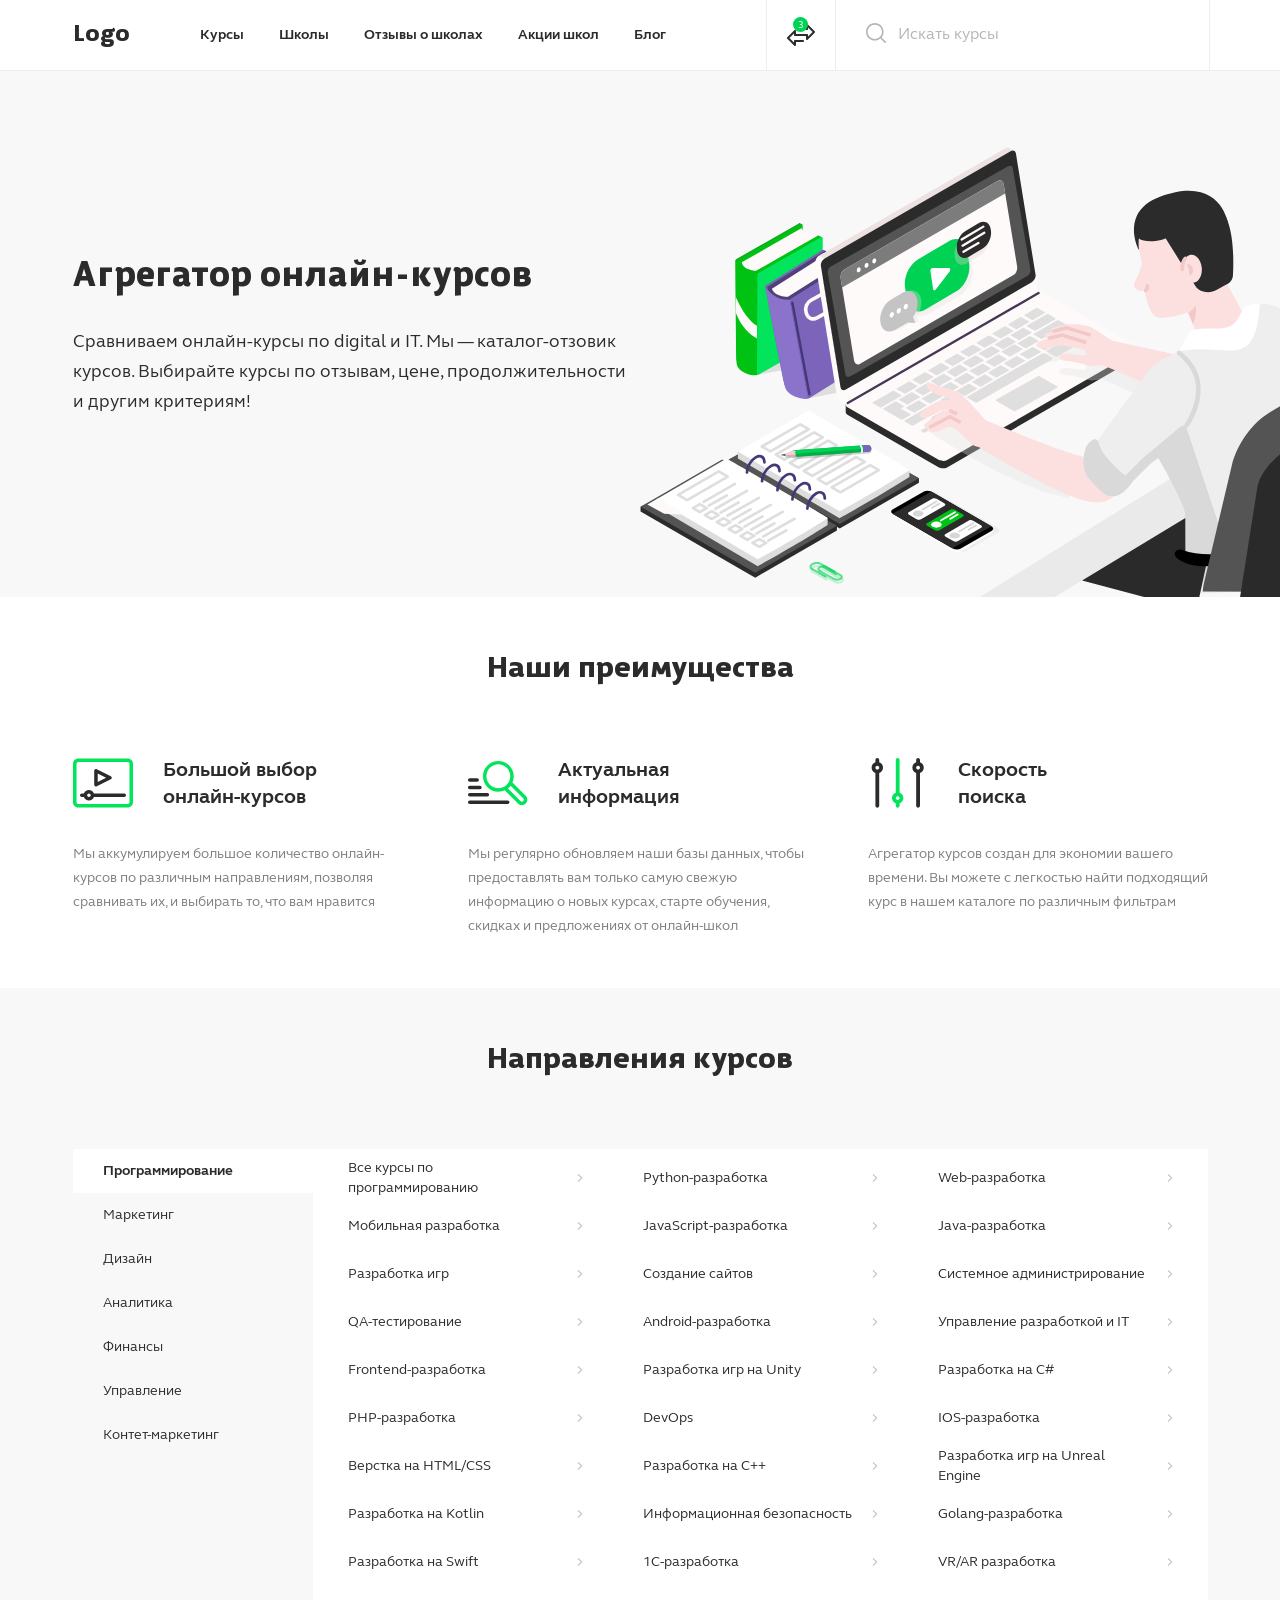
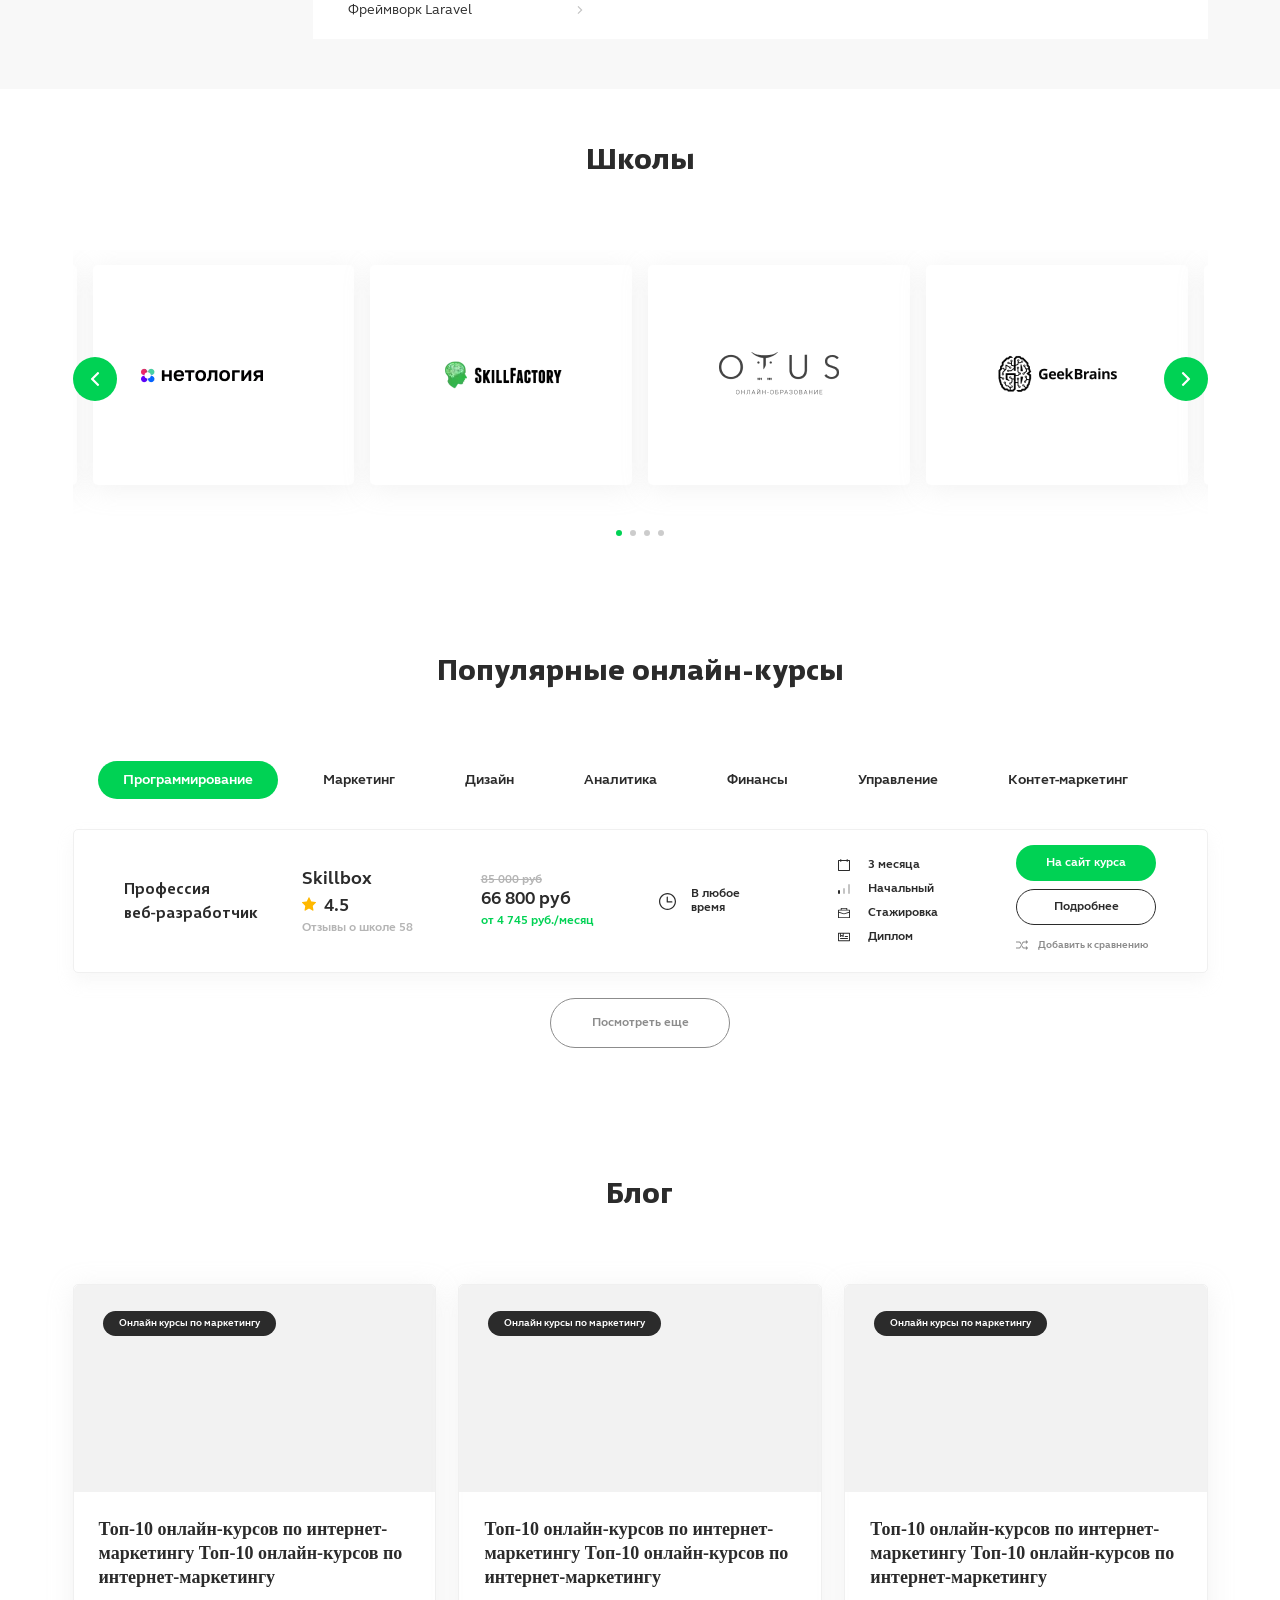
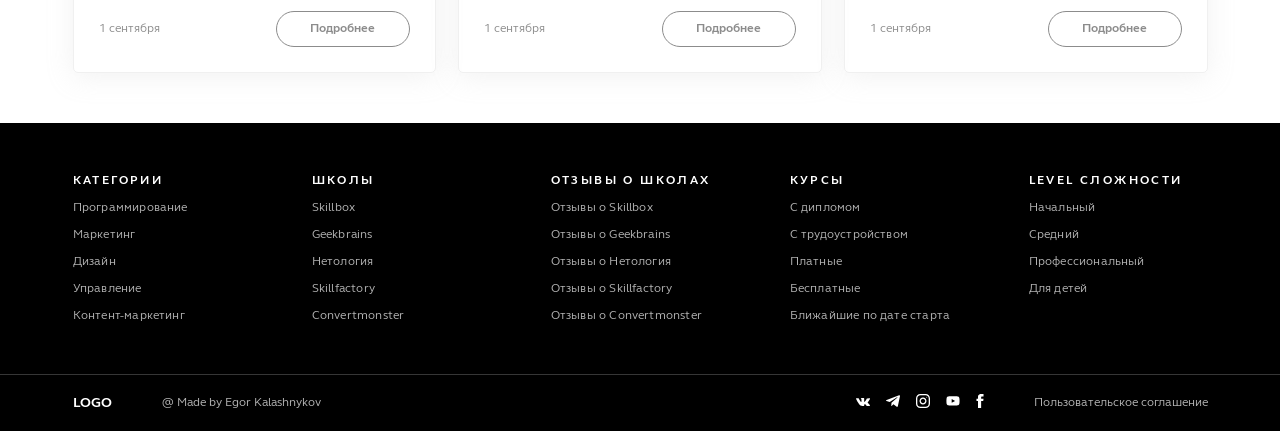
==== index.html @ 352379bd "publishing" ====
<!DOCTYPE html>
<html lang="en">
<head>
    <meta charset="UTF-8">
    <meta http-equiv="X-UA-Compatible" content="IE=edge">
    <meta name="viewport" content="width=device-width, initial-scale=1.0">
    <link rel="stylesheet" href="https://unpkg.com/swiper@8/swiper-bundle.min.css?_v=20220314180345"/>
    <link rel="stylesheet" href="css/style.min.css?_v=20220314180345">
    <title>Home</title>
</head>

<body>
    <div class="header">
    <header class="header__container">
        <a href="#" class="header__logo">
            Logo
        </a>
        <nav class="header__menu menu">
            <ul menu-list class="menu__list">
                <li class="menu__item"><a href="#" class="menu__link">Курсы</a></li>
                <li class="menu__item"><a href="#" class="menu__link">Школы</a></li>
                <li class="menu__item"><a href="#" class="menu__link">Отзывы о школах</a></li>
                <li class="menu__item"><a href="#" class="menu__link">Акции школ</a></li>
                <li class="menu__item"><a href="#" class="menu__link">Блог</a></li>
            </ul>
            <ul class="menu__navigation">
                <li class="menu__item">
                    <a href="" class="menu__transfer">
                        <svg width="28" height="22" viewBox="0 0 28 22" fill="none" xmlns="http://www.w3.org/2000/svg">
                            <path
                                d="M27.7073 7.29291L20.7072 0.292783C20.3166 -0.097692 19.6834 -0.0975747 19.2929 0.293017C19.1055 0.48052 19.0002 0.734704 19.0001 0.999845V3.99989H12C11.4477 3.99989 10.9999 4.44762 10.9999 4.99993C10.9999 5.55224 11.4477 5.99996 12 5.99996H20.0002C20.5525 5.99996 21.0002 5.55224 21.0002 4.99993V3.41383L25.5863 7.99992L21.0002 12.586V11C21.0002 10.4477 20.5525 9.99993 20.0002 9.99993H8.99993V6.99988C8.99981 6.44757 8.55198 5.99996 7.99972 6.00008C7.73464 6.00014 7.4804 6.10543 7.29289 6.29288L0.292813 13.293C-0.0976042 13.6835 -0.0976042 14.3165 0.292813 14.707L7.29295 21.7072C7.48045 21.8947 7.73476 22.0001 7.99995 22.0002C8.13138 22.0006 8.26164 21.9748 8.38293 21.9242C8.75653 21.7693 9.00005 21.4046 8.99993 21.0001V18.0001H16.0001C16.5524 18.0001 17.0001 17.5524 17.0001 17.0001C17.0001 16.4478 16.5524 16 16.0001 16H7.99995C7.44764 16 6.99992 16.4478 6.99992 17.0001V18.5861L2.41383 14L6.99992 9.41393V11C6.99992 11.5523 7.44764 12 7.99995 12H19.0001V15C19.0002 15.5524 19.4481 16 20.0003 15.9999C20.2654 15.9998 20.5197 15.8945 20.7072 15.7071L27.7073 8.70692C28.0977 8.31639 28.0977 7.68339 27.7073 7.29291Z"
                                fill="#2B2B2B" />
                        </svg>
                        <span class="menu__count">3</span>
                    </a>
                </li>
                <li class="menu__item">
                    <button search-btn class="menu__btn-search">
                        <svg width="20" height="20" viewBox="0 0 20 20" fill="none" xmlns="http://www.w3.org/2000/svg">
                            <g clip-path="url(#clip0_104_20)">
                                <path
                                    d="M8.80758 0C3.95121 0 0 3.95121 0 8.80758C0 13.6642 3.95121 17.6152 8.80758 17.6152C13.6642 17.6152 17.6152 13.6642 17.6152 8.80758C17.6152 3.95121 13.6642 0 8.80758 0ZM8.80758 15.9892C4.8477 15.9892 1.62602 12.7675 1.62602 8.80762C1.62602 4.84773 4.8477 1.62602 8.80758 1.62602C12.7675 1.62602 15.9891 4.8477 15.9891 8.80758C15.9891 12.7675 12.7675 15.9892 8.80758 15.9892Z"
                                    fill="#B5B5B5" />
                                <path
                                    d="M19.762 18.6121L15.1007 13.9509C14.7831 13.6332 14.2687 13.6332 13.9511 13.9509C13.6335 14.2682 13.6335 14.7831 13.9511 15.1005L18.6124 19.7617C18.7712 19.9205 18.9791 19.9999 19.1872 19.9999C19.395 19.9999 19.6032 19.9205 19.762 19.7617C20.0796 19.4444 20.0796 18.9295 19.762 18.6121Z"
                                    fill="#B5B5B5" />
                            </g>
                            <defs>
                                <clipPath id="clip0_104_20">
                                    <rect width="20" height="20" fill="white" />
                                </clipPath>
                            </defs>
                        </svg>
                    </button>
                    <form search class="menu__input" action="">
                        <button type="submit">
                            <svg width="20" height="20" viewBox="0 0 20 20" fill="none"
                                xmlns="http://www.w3.org/2000/svg">
                                <g clip-path="url(#clip0_104_20)">
                                    <path
                                        d="M8.80758 0C3.95121 0 0 3.95121 0 8.80758C0 13.6642 3.95121 17.6152 8.80758 17.6152C13.6642 17.6152 17.6152 13.6642 17.6152 8.80758C17.6152 3.95121 13.6642 0 8.80758 0ZM8.80758 15.9892C4.8477 15.9892 1.62602 12.7675 1.62602 8.80762C1.62602 4.84773 4.8477 1.62602 8.80758 1.62602C12.7675 1.62602 15.9891 4.8477 15.9891 8.80758C15.9891 12.7675 12.7675 15.9892 8.80758 15.9892Z"
                                        fill="#B5B5B5" />
                                    <path
                                        d="M19.762 18.6121L15.1007 13.9509C14.7831 13.6332 14.2687 13.6332 13.9511 13.9509C13.6335 14.2682 13.6335 14.7831 13.9511 15.1005L18.6124 19.7617C18.7712 19.9205 18.9791 19.9999 19.1872 19.9999C19.395 19.9999 19.6032 19.9205 19.762 19.7617C20.0796 19.4444 20.0796 18.9295 19.762 18.6121Z"
                                        fill="#B5B5B5" />
                                </g>
                                <defs>
                                    <clipPath id="clip0_104_20">
                                        <rect width="20" height="20" fill="white" />
                                    </clipPath>
                                </defs>
                            </svg>
                        </button>
                        <input type="text" placeholder="Искать курсы">
                        <svg class="menu__cross" search-btn width="14" height="14" viewBox="0 0 14 14" fill="none" xmlns="http://www.w3.org/2000/svg">
                            <path
                                d="M14 1.64973L12.3503 0L6.99998 5.35025L1.64973 0L0 1.64973L5.35025 6.99998L0 12.3503L1.64973 14L6.99998 8.64975L12.3502 14L14 12.3503L8.64975 6.99998L14 1.64973Z"
                                fill="#2B2B2B" />
                        </svg>
                    </form>
                </li>
                <li class="menu__item">
                    <div menu-btn class="menu__btn-burger">
                        <span></span>
                        <span></span>
                        <span></span>
                    </div>
                </li>
            </ul>
        </nav>
    </header>
</div>
    <main>
        <!-- MAIN SECTION -->
        <section class="main-section section-gray">
            <div class="main-section__content">
                <div class="main-section__container">
                    <div class="main-section__body">
                        <h1 class="main-section__title">Агрегатор онлайн-курсов</h1>
                        <div class="main-section__description">
                            Сравниваем онлайн-курсы по digital и IT. Мы — каталог-отзовик курсов. Выбирайте курсы по
                            отзывам, цене, продолжительности и другим критериям!
                        </div>
                    </div>
                </div>
            </div>
            <div class="main-section__img">
                <img src="img/cover.svg" alt="Cover">
            </div>
        </section>
        <!-- BENEFITS SECTION -->
        <section class="benefits-section section">
            <div class="benefits-section__container">
                <h2 class="section__title">Наши преимущества</h2>
                <div class="benefits-section__cards">
                    <div class="benefits-section_card card">
                        <div class="card__header">
                            <div class="card__icon">
                                <svg width="60" height="50" viewBox="0 0 60 50" fill="none"
                                    xmlns="http://www.w3.org/2000/svg">
                                    <path
                                        d="M5.27344 49.5094H54.7266C57.6343 49.5094 60 47.1533 60 44.2574V5.74272C60 2.84677 57.6343 0.490723 54.7266 0.490723H5.27344C2.36566 0.490723 0 2.84677 0 5.74272V44.2574C0 47.1533 2.36566 49.5094 5.27344 49.5094ZM3.51562 5.74272C3.51562 4.77741 4.30418 3.99206 5.27344 3.99206H54.7266C55.6958 3.99206 56.4844 4.77741 56.4844 5.74272V44.2574C56.4844 45.2227 55.6958 46.0081 54.7266 46.0081H5.27344C4.30418 46.0081 3.51562 45.2227 3.51562 44.2574V5.74272Z"
                                        fill="#01E45C" />
                                    <path
                                        d="M8.78906 39.0054H10.9664C11.692 41.0429 13.6459 42.5067 15.9375 42.5067C18.2291 42.5067 20.183 41.0429 20.9086 39.0054H51.2109C52.1817 39.0054 52.9688 38.2215 52.9688 37.2547C52.9688 36.2879 52.1817 35.504 51.2109 35.504H20.9086C20.183 33.4665 18.2291 32.0027 15.9375 32.0027C13.6459 32.0027 11.692 33.4665 10.9664 35.504H8.78906C7.81828 35.504 7.03125 36.2879 7.03125 37.2547C7.03125 38.2215 7.81828 39.0054 8.78906 39.0054ZM15.9375 35.504C16.9068 35.504 17.6953 36.2894 17.6953 37.2547C17.6953 38.22 16.9068 39.0054 15.9375 39.0054C14.9682 39.0054 14.1797 38.22 14.1797 37.2547C14.1797 36.2894 14.9682 35.504 15.9375 35.504Z"
                                        fill="#2B2B2B" />
                                    <path
                                        d="M22.0446 28.24C22.5637 28.5595 23.2111 28.5874 23.7548 28.3166L37.8173 21.314C38.4129 21.0173 38.7891 20.4112 38.7891 19.7481C38.7891 19.0849 38.4129 18.4788 37.8173 18.1821L23.7548 11.1795C23.21 10.9081 22.5628 10.9371 22.0446 11.2562C21.5264 11.5751 21.2109 12.1386 21.2109 12.7454V26.7507C21.2109 27.3575 21.5264 27.921 22.0446 28.24ZM24.7266 15.5781L33.1007 19.7481L24.7266 23.918V15.5781Z"
                                        fill="#2B2B2B" />
                                </svg>
                            </div>
                            <div class="card__title">Большой выбор <br> онлайн-курсов</div>
                        </div>
                        <div class="card__description">
                            Мы аккумулируем большое количество
                            онлайн-курсов по различным направлениям,
                            позволяя сравнивать их, и выбирать то,
                            что вам нравится
                        </div>
                    </div>
                    <div class="benefits-section_card card">
                        <div class="card__header">
                            <div class="card__icon">
                                <svg width="67" height="50" viewBox="0 0 67 50" fill="none"
                                    xmlns="http://www.w3.org/2000/svg">
                                    <path
                                        d="M64.4205 39.3101L49.6161 24.4837C52.3939 18.1696 51.2053 10.5136 46.0482 5.34891C39.3292 -1.38001 28.4533 -1.38092 21.7335 5.34891C15.0302 12.062 15.0302 22.9851 21.7335 29.6982C27.0603 35.0328 34.8667 36.0485 41.0987 33.1639L55.8275 47.9144C58.2022 50.2925 62.0463 50.2928 64.421 47.9139C66.7892 45.5417 66.7889 41.6821 64.4205 39.3101ZM24.4766 26.9523C19.2851 21.7533 19.2851 13.294 24.4766 8.09483C29.6795 2.88418 38.1012 2.88327 43.3051 8.09483C48.4965 13.294 48.4965 21.7533 43.3051 26.9523C38.102 32.1631 29.6802 32.1639 24.4766 26.9523ZM61.6775 45.1684C60.819 46.0284 59.4293 46.0287 58.5705 45.1685L44.4986 31.0758C45.6553 30.1642 46.6862 29.1174 47.5813 27.9391L61.6773 42.0558C62.5341 42.914 62.5343 44.3102 61.6775 45.1684Z"
                                        fill="#01E45C" />
                                    <path
                                        d="M1.93946 23.5707H10.2096C11.2807 23.5707 12.149 22.7013 12.149 21.6289C12.149 20.5564 11.2807 19.687 10.2096 19.687H1.93946C0.86836 19.687 0 20.5564 0 21.6289C0 22.7013 0.86836 23.5707 1.93946 23.5707Z"
                                        fill="#2B2B2B" />
                                    <path
                                        d="M1.93946 31.8559H13.3109C14.382 31.8559 15.2503 30.9864 15.2503 29.914C15.2503 28.8416 14.382 27.9722 13.3109 27.9722H1.93946C0.86836 27.9722 0 28.8416 0 29.914C0 30.9864 0.86836 31.8559 1.93946 31.8559Z"
                                        fill="#2B2B2B" />
                                    <path
                                        d="M1.93946 40.1412H21.5811C22.6522 40.1412 23.5206 39.2717 23.5206 38.1993C23.5206 37.1269 22.6522 36.2574 21.5811 36.2574H1.93946C0.86836 36.2574 0 37.1269 0 38.1993C0 39.2717 0.86836 40.1412 1.93946 40.1412Z"
                                        fill="#2B2B2B" />
                                    <path
                                        d="M44.3242 44.5427H1.93946C0.86836 44.5427 0 45.4122 0 46.4846C0 47.557 0.86836 48.4264 1.93946 48.4264H44.3242C45.3953 48.4264 46.2637 47.557 46.2637 46.4846C46.2637 45.4122 45.3953 44.5427 44.3242 44.5427Z"
                                        fill="#2B2B2B" />
                                </svg>
                            </div>
                            <div class="card__title">Актуальная <br> информация</div>
                        </div>
                        <div class="card__description">
                            Мы регулярно обновляем наши базы данных,
                            чтобы предоставлять вам только самую свежую информацию
                            о новых курсах, старте обучения, скидках и предложениях от онлайн-школ
                        </div>
                    </div>
                    <div class="benefits-section_card card">
                        <div class="card__header">
                            <div class="card__icon">
                                <svg width="54" height="50" viewBox="0 0 54 50" fill="none"
                                    xmlns="http://www.w3.org/2000/svg">
                                    <g clip-path="url(#clip0_153_2931)">
                                        <path
                                            d="M4.40989 1.9029L4.40989 4.25996C2.19517 5.04547 0.60409 7.16061 0.60409 9.64135C0.60409 12.1221 2.19517 14.2372 4.40989 15.0228L4.40989 47.8262C4.40989 48.8771 5.26188 49.7291 6.31279 49.7291C7.36369 49.7291 8.21568 48.8771 8.21568 47.8262L8.21569 15.0228C10.4304 14.2372 12.0215 12.1221 12.0215 9.64135C12.0215 7.16061 10.4304 5.04547 8.21569 4.25996L8.21569 1.9029C8.21569 0.851991 7.3637 -2.03598e-07 6.31279 -2.49535e-07C5.26188 -2.95472e-07 4.40989 0.851991 4.40989 1.9029ZM8.21569 9.64135C8.21569 10.6906 7.36205 11.5443 6.31279 11.5443C5.26353 11.5443 4.40989 10.6906 4.40989 9.64135C4.40989 8.5921 5.26353 7.73846 6.31279 7.73846C7.36205 7.73846 8.21569 8.5921 8.21569 9.64135Z"
                                            fill="#2B2B2B" />
                                        <path
                                            d="M24.7898 47.8262L24.7898 45.4692C22.5751 44.6837 20.984 42.5685 20.984 40.0878C20.984 37.607 22.5751 35.4919 24.7898 34.7064L24.7898 1.90293C24.7898 0.852024 25.6418 3.0813e-05 26.6927 3.07671e-05C27.7436 3.07212e-05 28.5956 0.852024 28.5956 1.90293L28.5956 34.7064C30.8103 35.4919 32.4014 37.607 32.4014 40.0878C32.4014 42.5685 30.8103 44.6837 28.5956 45.4692L28.5956 47.8262C28.5956 48.8771 27.7436 49.7291 26.6927 49.7291C25.6418 49.7291 24.7898 48.8771 24.7898 47.8262ZM28.5956 40.0878C28.5956 39.0385 27.7419 38.1849 26.6927 38.1849C25.6434 38.1849 24.7898 39.0385 24.7898 40.0878C24.7898 41.137 25.6434 41.9907 26.6927 41.9907C27.7419 41.9907 28.5956 41.137 28.5956 40.0878Z"
                                            fill="#01E45C" />
                                        <path
                                            d="M45.1706 1.9029L45.1706 4.25996C42.9559 5.04547 41.3648 7.16061 41.3648 9.64135C41.3648 12.1221 42.9559 14.2372 45.1706 15.0228L45.1706 47.8262C45.1706 48.8771 46.0226 49.7291 47.0735 49.7291C48.1244 49.7291 48.9764 48.8771 48.9764 47.8262L48.9764 15.0228C51.1911 14.2372 52.7822 12.1221 52.7822 9.64135C52.7822 7.16061 51.1911 5.04547 48.9764 4.25996L48.9764 1.9029C48.9764 0.851991 48.1244 -2.03598e-07 47.0735 -2.49535e-07C46.0226 -2.95472e-07 45.1706 0.851991 45.1706 1.9029ZM48.9764 9.64135C48.9764 10.6906 48.1228 11.5443 47.0735 11.5443C46.0243 11.5443 45.1706 10.6906 45.1706 9.64135C45.1706 8.5921 46.0243 7.73846 47.0735 7.73846C48.1228 7.73846 48.9764 8.5921 48.9764 9.64135Z"
                                            fill="#2B2B2B" />
                                    </g>
                                    <defs>
                                        <clipPath id="clip0_153_2931">
                                            <rect width="53.2609" height="50" fill="white" />
                                        </clipPath>
                                    </defs>
                                </svg>
                            </div>
                            <div class="card__title">Скорость <br> поиска</div>
                        </div>
                        <div class="card__description">
                            Агрегатор курсов создан для экономии вашего времени.
                            Вы можете с легкостью найти подходящий курс в нашем каталоге
                            по различным фильтрам
                        </div>
                    </div>
                </div>
            </div>
        </section>
        <!-- COURSES SECTION -->
        <section class="courses-section section section-gray">
            <div class="courses-section__container">
                <h2 class="section__title">Направления курсов</h2>
                <div tabs class="courses-section__tabs tabs">
                    <nav class="tabs__menu menu">
                        <ul class="menu__list">
                            <li data-for="tab-courses-1" class="menu__item active">Программирование</li>
                            <li data-for="tab-courses-2" class="menu__item">Маркетинг</li>
                            <li data-for="tab-courses-3" class="menu__item">Дизайн</li>
                            <li data-for="tab-courses-4" class="menu__item">Аналитика</li>
                            <li data-for="tab-courses-5" class="menu__item">Финансы</li>
                            <li data-for="tab-courses-6" class="menu__item">Управление</li>
                            <li data-for="tab-courses-6" class="menu__item">Контет-маркетинг</li>
                        </ul>
                    </nav>
                    <section class="tabs__content">
                        <ul>
                            <li data-tab="tab-courses-1" class="tabs__item item">
                                <ul class="item__list">
                                    <li class="item__item"><a href="" class="item__link">Все курсы по
                                            программированию</a></li>
                                    <li class="item__item"><a href="" class="item__link">Python-разработка</a></li>
                                    <li class="item__item"><a href="" class="item__link">Web-разработка</a></li>
                                    <li class="item__item"><a href="" class="item__link">Мобильная разработка</a></li>
                                    <li class="item__item"><a href="" class="item__link">JavaScript-разработка</a></li>
                                    <li class="item__item"><a href="" class="item__link">Java-разработка</a></li>
                                    <li class="item__item"><a href="" class="item__link">Разработка игр</a></li>
                                    <li class="item__item"><a href="" class="item__link">Создание сайтов</a></li>
                                    <li class="item__item"><a href="" class="item__link">Системное администрирование</a>
                                    </li>
                                    <li class="item__item"><a href="" class="item__link">QA-тестирование</a></li>
                                    <li class="item__item"><a href="" class="item__link">Android-разработка</a></li>
                                    <li class="item__item"><a href="" class="item__link">Управление разработкой и IT</a>
                                    </li>
                                    <li class="item__item"><a href="" class="item__link">Frontend-разработка</a></li>
                                    <li class="item__item"><a href="" class="item__link">Разработка игр на Unity</a>
                                    </li>
                                    <li class="item__item"><a href="" class="item__link">Разработка на C#</a></li>
                                    <li class="item__item"><a href="" class="item__link">PHP-разработка</a></li>
                                    <li class="item__item"><a href="" class="item__link">DevOps</a></li>
                                    <li class="item__item"><a href="" class="item__link">IOS-разработка</a></li>
                                    <li class="item__item"><a href="" class="item__link">Верстка на HTML/CSS</a></li>
                                    <li class="item__item"><a href="" class="item__link">Разработка на C++</a></li>
                                    <li class="item__item"><a href="" class="item__link">Разработка игр на Unreal
                                            Engine</a></li>
                                    <li class="item__item"><a href="" class="item__link">Разработка на Kotlin</a></li>
                                    <li class="item__item"><a href="" class="item__link">Информационная безопасность</a>
                                    </li>
                                    <li class="item__item"><a href="" class="item__link">Golang-разработка</a></li>
                                    <li class="item__item"><a href="" class="item__link">Разработка на Swift</a></li>
                                    <li class="item__item"><a href="" class="item__link">1C-разработка</a></li>
                                    <li class="item__item"><a href="" class="item__link">VR/AR разработка</a></li>
                                    <li class="item__item"><a href="" class="item__link">Фреймворк Laravel</a></li>
                                </ul>
                            </li>
                            <li data-tab="tab-courses-2" class="tabs__item item">
                                <ul class="item__list">
                                    <li class="item__item"><a href="" class="item__link">Web-разработка</a></li>
                                    <li class="item__item"><a href="" class="item__link">Мобильная разработка</a></li>
                                    <li class="item__item"><a href="" class="item__link">JavaScript-разработка</a></li>
                                    <li class="item__item"><a href="" class="item__link">Java-разработка</a></li>
                                    <li class="item__item"><a href="" class="item__link">Разработка игр</a></li>
                                    <li class="item__item"><a href="" class="item__link">Создание сайтов</a></li>
                                    <li class="item__item"><a href="" class="item__link">Системное администрирование</a>
                                    </li>
                                    <li class="item__item"><a href="" class="item__link">Разработка игр на Unity</a>
                                    </li>
                                    <li class="item__item"><a href="" class="item__link">Разработка на C#</a></li>
                                    <li class="item__item"><a href="" class="item__link">PHP-разработка</a></li>
                                    <li class="item__item"><a href="" class="item__link">DevOps</a></li>
                                    <li class="item__item"><a href="" class="item__link">IOS-разработка</a></li>
                                    <li class="item__item"><a href="" class="item__link">Верстка на HTML/CSS</a></li>
                                    <li class="item__item"><a href="" class="item__link">Разработка на C++</a></li>
                                    <li class="item__item"><a href="" class="item__link">Разработка игр на Unreal
                                            Engine</a></li>
                                    <li class="item__item"><a href="" class="item__link">Разработка на Kotlin</a></li>
                                    <li class="item__item"><a href="" class="item__link">Информационная безопасность</a>
                                    </li>
                                    <li class="item__item"><a href="" class="item__link">Golang-разработка</a></li>
                                    <li class="item__item"><a href="" class="item__link">Разработка на Swift</a></li>
                                    <li class="item__item"><a href="" class="item__link">1C-разработка</a></li>
                                    <li class="item__item"><a href="" class="item__link">VR/AR разработка</a></li>
                                    <li class="item__item"><a href="" class="item__link">Фреймворк Laravel</a></li>
                                </ul>
                            </li>
                        </ul>
                    </section>
                </div>
            </div>
        </section>
        <!-- SCHOOLS SECTION -->
        <section class="schools-section section">
            <div class="schools-section__container">
                <h2 class="section__title">Школы</h2>
                <div id="slider" class="swiper slider">
                    <div class="swiper-wrapper">
                        <div class="swiper-slide">
                            <div class="slider__img">
                                <picture><source srcset="img/sponsor_1.webp" type="image/webp"><img src="img/sponsor_1.png" alt="sponsor_1"></picture>
                            </div>
                        </div>
                        <div class="swiper-slide">
                            <div class="slider__img">
                                <picture><source srcset="img/sponsor_2.webp" type="image/webp"><img src="img/sponsor_2.png" alt="sponsor_2"></picture>
                            </div>
                        </div>
                        <div class="swiper-slide">
                            <div class="slider__img">
                                <picture><source srcset="img/sponsor_3.webp" type="image/webp"><img src="img/sponsor_3.png" alt="sponsor_3"></picture>
                            </div>
                        </div>
                        <div class="swiper-slide">
                            <div class="slider__img">
                                <picture><source srcset="img/sponsor_4.webp" type="image/webp"><img src="img/sponsor_4.png" alt="sponsor_4"></picture>
                            </div>
                        </div>
                    </div>
                    <div class="swiper-pagination"></div>
                    <div class="swiper-button-prev"></div>
                    <div class="swiper-button-next"></div>
                </div>
            </div>
        </section>
        <!-- POPULAR COURSES -->
        <section class="popular-sourses-section section">
            <div class="popular-sourses-section__container">
                <h2 class="section__title">Популярные онлайн-курсы</h2>
                <div tabs class="popular-sourses-section__tabs tabs">
                    <nav class="tabs__menu menu">
                        <ul class="menu__list">
                            <li data-for="tab-popular-1" class="menu__item active">Программирование</li>
                            <li data-for="tab-popular-2" class="menu__item">Маркетинг</li>
                            <li data-for="tab-popular-3" class="menu__item">Дизайн</li>
                            <li data-for="tab-popular-4" class="menu__item">Аналитика</li>
                            <li data-for="tab-popular-5" class="menu__item">Финансы</li>
                            <li data-for="tab-popular-6" class="menu__item">Управление</li>
                            <li data-for="tab-popular-6" class="menu__item">Контет-маркетинг</li>
                        </ul>
                    </nav>
                    <section class="tabs__content">
                        <ul>
                            <li data-tab="tab-popular-1" class="tabs__item item">
                                <ul class="item__list">
                                    <li class="item__item">
                                        <div class="item__card card">
                                            <div class="card__item card__job">Профессия веб&#8209;разработчик</div>
                                            <div class="card__item card__school school">
                                                <div class="school__name">Skillbox</div>
                                                <div class="school__mark">
                                                    <svg class="school__icon" width="14" height="14" viewBox="0 0 14 14"
                                                        fill="none" xmlns="http://www.w3.org/2000/svg">
                                                        <path
                                                            d="M6.61396 0.561629C6.68645 0.414781 6.83599 0.321815 6.99977 0.321815C7.16354 0.321787 7.31312 0.414753 7.3856 0.5616L9.06379 3.96145C9.2216 4.28113 9.5266 4.50277 9.87943 4.55401L13.6316 5.09945C13.7936 5.12302 13.9283 5.23653 13.9789 5.39229C14.0295 5.54803 13.9873 5.71902 13.87 5.83335L11.1552 8.48004C10.8999 8.72894 10.7834 9.08748 10.8436 9.43884L11.4842 13.1753C11.5119 13.3367 11.4455 13.4998 11.313 13.596C11.1805 13.6923 11.0049 13.7049 10.86 13.6287L7.50388 11.8647C7.18831 11.6988 6.81131 11.6988 6.49569 11.8648L3.13992 13.6287C2.99495 13.7049 2.8193 13.6922 2.68682 13.5959C2.55432 13.4997 2.488 13.3365 2.51566 13.1752L3.15654 9.43901C3.21684 9.08754 3.10032 8.72894 2.84497 8.47998L0.129942 5.83337C0.0126907 5.71905 -0.0295457 5.54806 0.0210698 5.39232C0.0716854 5.23658 0.206319 5.12308 0.368391 5.09948L4.12042 4.55407C4.47325 4.50277 4.77828 4.28116 4.93609 3.96142L6.61396 0.561629Z"
                                                            fill="#FFB800" />
                                                    </svg>
                                                    4.5
                                                </div>
                                                <div class="school__reviews">Отзывы о школе 58</div>
                                            </div>
                                            <div class="card__item card__price price">
                                                <div class="price__discount">85 000 руб</div>
                                                <div class="price__price">66 800 руб</div>
                                                <div class="price__monthly">от 4 745 руб./месяц</div>
                                            </div>
                                            <div class="card__item card__time time">
                                                <svg class="time__icon" class="" width="17" height="17"
                                                    viewBox="0 0 17 17" fill="none" xmlns="http://www.w3.org/2000/svg">
                                                    <path
                                                        d="M8.5009 0C3.81404 0 0.000976562 3.81298 0.000976562 8.49976C0.000976562 13.1869 3.81404 17 8.5009 17C13.1877 17 17.0007 13.1868 17.0007 8.49976C17.0007 3.81298 13.1877 0 8.5009 0ZM8.5009 15.7815C4.4859 15.7815 1.21944 12.5149 1.21944 8.49976C1.21944 4.48484 4.4859 1.21846 8.5009 1.21846C12.5158 1.21846 15.7822 4.48484 15.7822 8.49976C15.7822 12.5149 12.5158 15.7815 8.5009 15.7815Z"
                                                        fill="#2B2B2B" />
                                                    <path
                                                        d="M12.8711 8.35749H8.87666V3.99117C8.87666 3.65471 8.60397 3.38194 8.26743 3.38194C7.93098 3.38194 7.6582 3.65471 7.6582 3.99117V8.96672C7.6582 9.30318 7.93098 9.57595 8.26743 9.57595H12.8711C13.2076 9.57595 13.4803 9.30318 13.4803 8.96672C13.4803 8.63026 13.2076 8.35749 12.8711 8.35749Z"
                                                        fill="#2B2B2B" />
                                                </svg>
                                                В любое <br> время
                                            </div>
                                            <div class="card__item card__extra extra">
                                                <div class="extra__item">
                                                    <svg width="12" height="12" viewBox="0 0 12 12" fill="none"
                                                        xmlns="http://www.w3.org/2000/svg">
                                                        <path
                                                            d="M11.4905 1.0828H9.68155V0.522303C9.68155 0.242056 9.45225 0.0127563 9.172 0.0127563C8.89175 0.0127563 8.66245 0.242056 8.66245 0.522303V1.08282H3.31213V0.522303C3.31213 0.242056 3.08283 0.0127563 2.80259 0.0127563C2.52234 0.0127563 2.29299 0.242032 2.29299 0.522303V1.08282H0.509546C0.229299 1.0828 0 1.3121 0 1.59237V11.4777C0 11.758 0.229299 11.9873 0.509546 11.9873H11.465C11.7452 11.9873 11.9745 11.758 12 11.4777V1.59237C12 1.3121 11.7707 1.0828 11.4905 1.0828ZM10.9809 10.9936H0.993631V2.10191H2.29299V2.48408C2.29299 2.76432 2.52229 2.99362 2.80254 2.99362C3.05732 2.99362 3.28662 2.78981 3.31209 2.50954V2.10191H8.6624V2.48408C8.6624 2.76432 8.8917 2.99362 9.17195 2.99362C9.4522 2.99362 9.6815 2.78981 9.6815 2.50954V2.10191H10.9809V10.9936H10.9809Z"
                                                            fill="#2B2B2B" />
                                                    </svg>
                                                    <div class="extra__label">3 месяца</div>
                                                </div>
                                                <div class="extra__item">
                                                    <svg width="12" height="10" viewBox="0 0 12 10" fill="none"
                                                        xmlns="http://www.w3.org/2000/svg">
                                                        <rect y="6" width="2" height="4" rx="1" fill="#2A2A2A" />
                                                        <rect x="5" y="4" width="2" height="6" rx="1" fill="#C4C4C4" />
                                                        <rect x="10" width="2" height="10" rx="1" fill="#C4C4C4" />
                                                    </svg>
                                                    <div class="extra__label">Начальный</div>
                                                </div>
                                                <div class="extra__item">
                                                    <svg width="12" height="12" viewBox="0 0 12 12" fill="none"
                                                        xmlns="http://www.w3.org/2000/svg">
                                                        <path
                                                            d="M11.5305 2.66654H9.2865V1.35195C9.2865 1.09264 9.07631 0.882446 8.817 0.882446H3.183C2.9237 0.882446 2.7135 1.09264 2.7135 1.35195V2.66654H0.4695C0.210195 2.66654 0 2.87674 0 3.13604V10.648C0 10.9073 0.210195 11.1175 0.4695 11.1175H11.5305C11.7898 11.1175 12 10.9073 12 10.648C12 6.49761 12 3.34727 12 3.13604C12 2.87674 11.7898 2.66654 11.5305 2.66654ZM3.6525 1.82145H8.3475V2.66654H3.6525V1.82145ZM0.939 3.60554H11.061V4.67765L6 6.3962L0.939 4.67765V3.60554ZM0.939 10.1785V5.6693L5.84903 7.33661C5.94692 7.36985 6.05305 7.36985 6.15095 7.33661L11.061 5.6693V10.1785H0.939Z"
                                                            fill="#2B2B2B" />
                                                    </svg>
                                                    <div class="extra__label">Стажировка</div>
                                                </div>
                                                <div class="extra__item">
                                                    <svg width="12" height="10" viewBox="0 0 12 10" fill="none"
                                                        xmlns="http://www.w3.org/2000/svg">
                                                        <path
                                                            d="M11.5312 0.78125C11.3509 0.78125 2.17557 0.78125 0.46875 0.78125C0.209839 0.78125 0 0.991089 0 1.25V8.75C0 9.00891 0.209839 9.21875 0.46875 9.21875H11.5312C11.7902 9.21875 12 9.00891 12 8.75V1.25C12 0.991089 11.7902 0.78125 11.5312 0.78125ZM2.88281 1.71875H4.75781V3.53049L4.12042 2.9993C3.94666 2.85446 3.69406 2.85437 3.5202 2.9993L2.88281 3.53049V1.71875ZM11.0625 8.28125H0.9375V1.71875H1.94531V4.53125C1.94531 4.92758 2.40912 5.14557 2.71417 4.89133L3.82031 3.96957L4.92645 4.89133C5.22867 5.14319 5.69531 4.93152 5.69531 4.53125V1.71875H11.0625V8.28125ZM10.0547 6.40625C10.0547 6.66516 9.84485 6.875 9.58594 6.875H2.41406C2.15515 6.875 1.94531 6.66516 1.94531 6.40625C1.94531 6.14734 2.15515 5.9375 2.41406 5.9375H9.58594C9.84485 5.9375 10.0547 6.14734 10.0547 6.40625ZM6.58594 4.53125C6.58594 4.27234 6.79578 4.0625 7.05469 4.0625H9.58594C9.84485 4.0625 10.0547 4.27234 10.0547 4.53125C10.0547 4.79016 9.84485 5 9.58594 5H7.05469C6.79578 5 6.58594 4.79016 6.58594 4.53125Z"
                                                            fill="#2B2B2B" />
                                                    </svg>
                                                    <div class="extra__label">Диплом</div>
                                                </div>
                                            </div>
                                            <div class="card__item card__btns">
                                                <a href="" class="btn btn-green">На сайт курса</a>
                                                <a href="" class="btn btn-black">Подробнее</a>
                                                <a href="" class="card__btn">
                                                    <svg width="12" height="12" viewBox="0 0 12 12" fill="none"
                                                        xmlns="http://www.w3.org/2000/svg">
                                                        <g clip-path="url(#clip0_185_111)">
                                                            <path
                                                                d="M4.10556 4.32921L4.66144 5.44096L5.2205 4.3229L5 3.8819C4.79362 3.46564 4.47475 3.11553 4.07952 2.87127C3.6843 2.62702 3.22855 2.49838 2.76394 2.49996H0V3.49996H2.76394C3.04271 3.49902 3.31617 3.57621 3.55331 3.72278C3.79044 3.86935 3.98176 4.07944 4.10556 4.32921Z"
                                                                fill="#8C8C8C" />
                                                            <path
                                                                d="M10.3534 7.1464L9.64623 7.85352L10.2927 8.49996H8.23586C7.95709 8.5009 7.68363 8.42371 7.44649 8.27714C7.20936 8.13057 7.01804 7.92048 6.89423 7.67071L6.33836 6.55896L5.7793 7.67702L5.9998 8.11802C6.20617 8.53428 6.52505 8.88439 6.92027 9.12864C7.3155 9.3729 7.77125 9.50153 8.23586 9.49996H10.2927L9.64623 10.1464L10.3534 10.8535L11.8534 9.35352C11.8998 9.30709 11.9366 9.25197 11.9618 9.1913C11.9869 9.13064 11.9998 9.06562 11.9998 8.99996C11.9998 8.93429 11.9869 8.86927 11.9618 8.80861C11.9366 8.74794 11.8998 8.69282 11.8534 8.6464L10.3534 7.1464Z"
                                                                fill="#8C8C8C" />
                                                            <path
                                                                d="M11.8536 2.64649L10.3536 1.14649L9.64644 1.85362L10.2929 2.50005H8.23606C7.77146 2.49848 7.3157 2.62711 6.92048 2.87137C6.52525 3.11562 6.20638 3.46573 6 3.88199L4.10556 7.6708C3.98176 7.92058 3.79044 8.13067 3.55331 8.27724C3.31617 8.42381 3.04271 8.501 2.76394 8.50005H0V9.50005H2.76394C3.22855 9.50163 3.6843 9.373 4.07952 9.12874C4.47475 8.88448 4.79363 8.53438 5 8.11812L6.89444 4.3293C7.01824 4.07953 7.20956 3.86944 7.4467 3.72287C7.68383 3.5763 7.95729 3.49911 8.23606 3.50005H10.2929L9.64644 4.14649L10.3536 4.85362L11.8536 3.35362C11.9 3.30719 11.9368 3.25207 11.962 3.1914C11.9871 3.13074 12 3.06572 12 3.00005C12 2.93439 11.9871 2.86937 11.962 2.80871C11.9368 2.74804 11.9 2.69292 11.8536 2.64649Z"
                                                                fill="#8C8C8C" />
                                                        </g>
                                                        <defs>
                                                            <clipPath id="clip0_185_111">
                                                                <rect width="12" height="12" fill="white" />
                                                            </clipPath>
                                                        </defs>
                                                    </svg>
                                                    Добавить к сравнению
                                                </a>
                                            </div>
                                        </div>
                                    </li>
                                </ul>
                            </li>
                            <li data-tab="tab-popular-2" class="tabs__item item">
                                <ul class="item__list">
                                </ul>
                            </li>
                        </ul>
                    </section>
                </div>
                <div class="popular-sourses-section__btn">
                    <a href="" class="btn btn-gray">Посмотреть еще</a>
                </div>
            </div>
        </section>
        <!-- BLOG SECTION -->
        <section class="blog-section section">
            <div class="blog-section__container">
                <h2 class="section__title">Блог</h2>
                <div class="blog-section__blogs">
                    <div class="blog">
                        <div class="blog__category">Онлайн курсы по маркетингу</div>
                        <div class="blog__cover"></div>
                        <div class="blog__content">
                            <div class="blog__title">Топ-10 онлайн-курсов по интернет-маркетингу Топ-10 онлайн-курсов по интернет-маркетингу</div>
                            <div class="blog__footer">
                                <div class="blog__date">1 сентября</div>
                                <a class="blog__link btn btn-gray">Подробнее</a>
                            </div>
                        </div>
                    </div>
                    <div class="blog">
                        <div class="blog__category">Онлайн курсы по маркетингу</div>
                        <div class="blog__cover"></div>
                        <div class="blog__content">
                            <div class="blog__title">Топ-10 онлайн-курсов по интернет-маркетингу Топ-10 онлайн-курсов по интернет-маркетингу</div>
                            <div class="blog__footer">
                                <div class="blog__date">1 сентября</div>
                                <a class="blog__link btn btn-gray">Подробнее</a>
                            </div>
                        </div>
                    </div>
                    <div class="blog">
                        <div class="blog__category">Онлайн курсы по маркетингу</div>
                        <div class="blog__cover"></div>
                        <div class="blog__content">
                            <div class="blog__title">Топ-10 онлайн-курсов по интернет-маркетингу Топ-10 онлайн-курсов по интернет-маркетингу</div>
                            <div class="blog__footer">
                                <div class="blog__date">1 сентября</div>
                                <a class="blog__link btn btn-gray">Подробнее</a>
                            </div>
                        </div>
                    </div>
                </div>
            </div>
        </section>
    </main>
    <footer class="footer">
    <div class="footer__header">
        <div id="footer__container" class="footer__container"></div>
    </div>
    <div class="footer__content">
        <div accordions single class="footer__container">
            <ul class="footer__menu menu">
                <li accordion class="menu__item item">
                    <div btn class="item__title">Категории</div>
                    <ul content class="item__list">
                        <li class="item__item">
                            <a class="item__link" href="">Программирование</a>
                        </li>
                        <li class="item__item">
                            <a class="item__link" href="">Маркетинг</a>
                        </li>
                        <li class="item__item">
                            <a class="item__link" href="">Дизайн</a>
                        </li>
                        <li class="item__item">
                            <a class="item__link" href="">Управление</a>
                        </li>
                        <li class="item__item">
                            <a class="item__link" href="">Контент-маркетинг</a>
                        </li>
                    </ul>
                </li>
                <li accordion class="menu__item item">
                    <div btn class="item__title">Школы</div>
                    <ul content class="item__list">
                        <li class="item__item">
                            <a class="item__link" href="">Skillbox</a>
                        </li>
                        <li class="item__item">
                            <a class="item__link" href="">Geekbrains</a>
                        </li>
                        <li class="item__item">
                            <a class="item__link" href="">Нетология</a>
                        </li>
                        <li class="item__item">
                            <a class="item__link" href="">Skillfactory</a>
                        </li>
                        <li class="item__item">
                            <a class="item__link" href="">Convertmonster</a>
                        </li>
                    </ul>
                </li>
                <li accordion class="menu__item item">
                    <div btn class="item__title">Отзывы о школах</div>
                    <ul content class="item__list">
                        <li class="item__item">
                            <a class="item__link" href="">Отзывы о Skillbox</a>
                        </li>
                        <li class="item__item">
                            <a class="item__link" href="">Отзывы о Geekbrains</a>
                        </li>
                        <li class="item__item">
                            <a class="item__link" href="">Отзывы о Нетология</a>
                        </li>
                        <li class="item__item">
                            <a class="item__link" href="">Отзывы о Skillfactory</a>
                        </li>
                        <li class="item__item">
                            <a class="item__link" href="">Отзывы о Convertmonster</a>
                        </li>
                    </ul>
                </li>
                <li accordion class="menu__item item">
                    <div btn class="item__title">Курсы</div>
                    <ul content class="item__list">
                        <li class="item__item">
                            <a class="item__link" href="">С дипломом</a>
                        </li>
                        <li class="item__item">
                            <a class="item__link" href="">С трудоустройством</a>
                        </li>
                        <li class="item__item">
                            <a class="item__link" href="">Платные</a>
                        </li>
                        <li class="item__item">
                            <a class="item__link" href="">Бесплатные</a>
                        </li>
                        <li class="item__item">
                            <a class="item__link" href="">Ближайшие по дате старта</a>
                        </li>
                    </ul>
                </li>
                <li accordion class="menu__item item">
                    <div btn class="item__title">Level сложности</div>
                    <ul content class="item__list">
                        <li class="item__item">
                            <a class="item__link" href="">Начальный</a>
                        </li>
                        <li class="item__item">
                            <a class="item__link" href="">Средний</a>
                        </li>
                        <li class="item__item">
                            <a class="item__link" href="">Профессиональный</a>
                        </li>
                        <li class="item__item">
                            <a class="item__link" href="">Для детей</a>
                        </li>
                    </ul>
                </li>
            </ul>
        </div>
    </div>
    <div class="footer__footer">
        <div class="footer__container">
            <div class="footer__left">
                <div data-transfer="footer__container, max, 991.98" class="footer__logo">
                    LOGO
                </div>
                <a href="" class="footer__link">
                    @ Made by Egor Kalashnykov
                </a>
            </div>
            <div class="footer__right">
                <ul data-transfer="footer__container, max, 991.98" class="footer__links">
                    <li class="footer__link">
                        <a href="">
                            <svg width="14" height="8" viewBox="0 0 14 8" fill="none" xmlns="http://www.w3.org/2000/svg">
                                <path
                                    d="M13.8752 7.13084C13.8376 7.06783 13.6048 6.56205 12.4847 5.52247C11.3122 4.43389 11.4697 4.61065 12.882 2.72838C13.7422 1.58205 14.0861 0.881996 13.9785 0.582724C13.8761 0.297452 13.2434 0.372708 13.2434 0.372708L11.1398 0.384959C11.1398 0.384959 10.984 0.363957 10.8676 0.433088C10.7547 0.501343 10.6821 0.658854 10.6821 0.658854C10.6821 0.658854 10.3487 1.54617 9.90418 2.30048C8.96698 3.89222 8.59158 3.97623 8.43845 3.87735C8.08229 3.6472 8.17155 2.95153 8.17155 2.45799C8.17155 0.915249 8.40519 0.272075 7.71564 0.105813C7.48637 0.0506839 7.31836 0.0139312 6.73294 0.00780571C5.98214 -6.98841e-05 5.34597 0.0104309 4.98631 0.186319C4.74655 0.303578 4.56191 0.565223 4.67479 0.580099C4.81393 0.598475 5.12895 0.66498 5.29609 0.892497C5.51223 1.18564 5.50435 1.84544 5.50435 1.84544C5.50435 1.84544 5.62861 3.6612 5.21471 3.88697C4.93031 4.04186 4.54091 3.72596 3.70522 2.28123C3.27731 1.5418 2.95354 0.72361 2.95354 0.72361C2.95354 0.72361 2.89141 0.571348 2.78028 0.489967C2.64552 0.391085 2.4565 0.359582 2.4565 0.359582L0.456104 0.371833C0.456104 0.371833 0.155957 0.380584 0.0456987 0.510969C-0.0523085 0.627352 0.0378231 0.86712 0.0378231 0.86712C0.0378231 0.86712 1.60419 4.53102 3.37707 6.37828C5.00382 8.07153 6.8502 7.9604 6.8502 7.9604H7.68676C7.68676 7.9604 7.93966 7.9324 8.06829 7.79326C8.1873 7.6655 8.18293 7.42574 8.18293 7.42574C8.18293 7.42574 8.1663 6.30303 8.68784 6.13764C9.2015 5.97488 9.8613 7.22272 10.5605 7.70313C11.089 8.06628 11.4907 7.98665 11.4907 7.98665L13.3607 7.9604C13.3607 7.9604 14.339 7.90002 13.8752 7.13084Z"
                                    fill="white" />
                            </svg>
                        </a>
                    </li>
                    <li class="footer__link">
                        <a href="">
                            <svg width="14" height="12" viewBox="0 0 14 12" fill="none" xmlns="http://www.w3.org/2000/svg">
                                <path
                                    d="M5.49335 7.85566L5.26177 11.113C5.5931 11.113 5.7366 10.9707 5.90869 10.7997L7.4621 9.31516L10.6809 11.6724C11.2713 12.0014 11.6872 11.8282 11.8464 11.1293L13.9593 1.22899L13.9599 1.22841C14.1471 0.35574 13.6443 0.0144904 13.0691 0.228574L0.649937 4.98332C-0.197646 5.31232 -0.184813 5.78482 0.505854 5.99891L3.68094 6.98649L11.056 2.37174C11.4031 2.14191 11.7187 2.26907 11.4591 2.49891L5.49335 7.85566Z"
                                    fill="white" />
                            </svg>
                        </a>
                    </li>
                    <li class="footer__link">
                        <a href="">
                            <svg width="14" height="14" viewBox="0 0 14 14" fill="none" xmlns="http://www.w3.org/2000/svg">
                                <path
                                    d="M9.625 0H4.375C1.95913 0 0 1.95913 0 4.375V9.625C0 12.0409 1.95913 14 4.375 14H9.625C12.0409 14 14 12.0409 14 9.625V4.375C14 1.95913 12.0409 0 9.625 0ZM12.6875 9.625C12.6875 11.3138 11.3138 12.6875 9.625 12.6875H4.375C2.68625 12.6875 1.3125 11.3138 1.3125 9.625V4.375C1.3125 2.68625 2.68625 1.3125 4.375 1.3125H9.625C11.3138 1.3125 12.6875 2.68625 12.6875 4.375V9.625Z"
                                    fill="white" />
                                <path
                                    d="M7 3.5C5.06712 3.5 3.5 5.06712 3.5 7C3.5 8.93288 5.06712 10.5 7 10.5C8.93288 10.5 10.5 8.93288 10.5 7C10.5 5.06712 8.93288 3.5 7 3.5ZM7 9.1875C5.79425 9.1875 4.8125 8.20575 4.8125 7C4.8125 5.79338 5.79425 4.8125 7 4.8125C8.20575 4.8125 9.1875 5.79338 9.1875 7C9.1875 8.20575 8.20575 9.1875 7 9.1875Z"
                                    fill="white" />
                                <path
                                    d="M10.7623 3.70387C11.0198 3.70387 11.2286 3.49506 11.2286 3.23749C11.2286 2.97992 11.0198 2.77112 10.7623 2.77112C10.5047 2.77112 10.2959 2.97992 10.2959 3.23749C10.2959 3.49506 10.5047 3.70387 10.7623 3.70387Z"
                                    fill="white" />
                            </svg>
                        </a>
                    </li>
                    <li class="footer__link">
                        <a href="">
                            <svg width="14" height="10" viewBox="0 0 14 10" fill="none" xmlns="http://www.w3.org/2000/svg">
                                <path
                                    d="M13.2852 1.71944C13.134 1.15716 12.6906 0.713921 12.1284 0.562515C11.1014 0.281494 6.993 0.281494 6.993 0.281494C6.993 0.281494 2.88479 0.281494 1.85772 0.551861C1.30633 0.703106 0.852196 1.15724 0.700951 1.71944C0.430664 2.74644 0.430664 4.87629 0.430664 4.87629C0.430664 4.87629 0.430664 7.01687 0.700951 8.03313C0.852356 8.59533 1.29552 9.03857 1.8578 9.18997C2.89561 9.47108 6.99316 9.47108 6.99316 9.47108C6.99316 9.47108 11.1014 9.47108 12.1284 9.20071C12.6907 9.04938 13.134 8.60614 13.2854 8.04394C13.5556 7.01687 13.5556 4.8871 13.5556 4.8871C13.5556 4.8871 13.5664 2.74644 13.2852 1.71944ZM5.68499 6.84391V2.90866L9.1013 4.87629L5.68499 6.84391Z"
                                    fill="white" />
                            </svg>
                        </a>
                    </li>
                    <li class="footer__link">
                        <a href="">
                            <svg width="8" height="14" viewBox="0 0 8 14" fill="none" xmlns="http://www.w3.org/2000/svg">
                                <path
                                    d="M2.00428 2.7017C2.00428 2.61443 2.0164 2.42596 2.04064 2.13748C2.0667 1.8484 2.17578 1.54599 2.37153 1.22843C2.56546 0.912082 2.87999 0.627852 3.31755 0.376347C3.75329 0.126055 4.38296 0 5.20474 0H7.51979V2.52292H5.82472C5.65684 2.52292 5.50049 2.58595 5.35928 2.71019C5.21929 2.83442 5.14717 2.9526 5.14717 3.06229V4.63192H7.51919C7.49434 4.93918 7.46707 5.23796 7.43555 5.52643L7.34162 6.28882C7.30405 6.54638 7.26587 6.78516 7.22829 7.00515H5.1302V14H2.00428V7.00455H0.479492V4.63192H2.00428V2.7017Z"
                                    fill="white" />
                            </svg>
                        </a>
                    </li>
                </ul>
                <a href="" class="footer__link rights">Пользовательское соглашение</a>
            </div>
        </div>
    </div>
</footer>
    <script src="https://unpkg.com/swiper@8/swiper-bundle.min.js?_v=20220314180345"></script>
    <script src="js/app.min.js?_v=20220314180345"></script>
</body>

</html>
---- css/style.min.css ----
*{margin:0;padding:0}*,::after,::before{-webkit-box-sizing:border-box;box-sizing:border-box}aside,footer,header,nav{display:block}body,html{z-index:1;height:100%;width:100%;line-height:1;-ms-text-size-adjust:100%;-moz-text-size-adjust:100%;-webkit-text-size-adjust:100%}button,input,textarea{font-family:inherit}input::-ms-clear{display:none}button{cursor:pointer}button::-moz-focus-inner{padding:0;border:0}a,a:focus,a:hover,a:visited{text-decoration:none;color:inherit}ul li{list-style:none}img{vertical-align:top}@font-face{font-family:"FS Elliot Pro";src:url(../fonts/FSElliotPro-Light.eot);src:local("FS Elliot Pro Light"),local("FSElliotPro-Light"),url(../fonts/FSElliotPro-Light.eot?#iefix) format("embedded-opentype"),url(../fonts/FSElliotPro-Light.woff2) format("woff2"),url(../fonts/FSElliotPro-Light.woff) format("woff"),url(../fonts/FSElliotPro-Light.ttf) format("truetype");font-weight:300;font-style:normal}@font-face{font-family:"FS Elliot Pro";src:url(../fonts/FSElliotPro-Heavy.eot);src:local("FS Elliot Pro Heavy"),local("FSElliotPro-Heavy"),url(../fonts/FSElliotPro-Heavy.eot?#iefix) format("embedded-opentype"),url(../fonts/FSElliotPro-Heavy.woff2) format("woff2"),url(../fonts/FSElliotPro-Heavy.woff) format("woff"),url(../fonts/FSElliotPro-Heavy.ttf) format("truetype");font-weight:900;font-style:normal}@font-face{font-family:"FS Elliot Pro";src:url(../fonts/FSElliotPro.eot);src:local("FS Elliot Pro"),local("FSElliotPro"),url(../fonts/FSElliotPro.eot?#iefix) format("embedded-opentype"),url(../fonts/FSElliotPro.woff2) format("woff2"),url(../fonts/FSElliotPro.woff) format("woff"),url(../fonts/FSElliotPro.ttf) format("truetype");font-weight:400;font-style:normal}@font-face{font-family:"FS Elliot Pro";src:url(../fonts/FSElliotPro-Bold.eot);src:local("FS Elliot Pro Bold"),local("FSElliotPro-Bold"),url(../fonts/FSElliotPro-Bold.eot?#iefix) format("embedded-opentype"),url(../fonts/FSElliotPro-Bold.woff2) format("woff2"),url(../fonts/FSElliotPro-Bold.woff) format("woff"),url(../fonts/FSElliotPro-Bold.ttf) format("truetype");font-weight:700;font-style:normal}@font-face{font-family:Lisboa;src:url(../fonts/LisboaHeavy.eot);src:local("Lisboa Heavy"),local("LisboaHeavy"),url(../fonts/LisboaHeavy.eot?#iefix) format("embedded-opentype"),url(../fonts/LisboaHeavy.woff2) format("woff2"),url(../fonts/LisboaHeavy.woff) format("woff"),url(../fonts/LisboaHeavy.ttf) format("truetype");font-weight:900;font-style:normal}@font-face{font-family:Lisboa;src:url(../fonts/Lisboa-Bold.eot);src:local("Lisboa Bold"),local("Lisboa-Bold"),url(../fonts/Lisboa-Bold.eot?#iefix) format("embedded-opentype"),url(../fonts/Lisboa-Bold.woff2) format("woff2"),url(../fonts/Lisboa-Bold.woff) format("woff"),url(../fonts/Lisboa-Bold.ttf) format("truetype");font-weight:700;font-style:normal}body{font-size:1rem;font-family:"FS Elliot Pro";background-color:#fff;font-weight:400;color:#2b2b2b;height:100%;display:-webkit-box;display:-ms-flexbox;display:flex;-webkit-box-orient:vertical;-webkit-box-direction:normal;-ms-flex-direction:column;flex-direction:column}main{-webkit-box-flex:1;-ms-flex:1;flex:1}footer{-webkit-box-flex:0;-ms-flex:0;flex:0}*{outline-color:#00d254}[class*=__container]{max-width:74.6875rem;margin:0 auto;padding:1.875rem}.header{position:fixed;width:100%;z-index:9999;background-color:#fff;border-bottom:1px solid #ededed}.header__container{height:4.375rem;display:-webkit-box;display:-ms-flexbox;display:flex;-webkit-box-align:center;-ms-flex-align:center;align-items:center}.header__logo{font-family:Lisboa;font-weight:900;font-size:1.5rem;line-height:1.9375rem;margin-right:4.375rem;margin-top:-.3125rem}.header .menu{width:100%;display:-webkit-box;display:-ms-flexbox;display:flex;-webkit-box-align:center;-ms-flex-align:center;align-items:center}.header .menu__list{display:-webkit-inline-box;display:-ms-inline-flexbox;display:inline-flex;gap:2.1875rem;-webkit-transition:top ease .5s;-o-transition:top ease .5s;transition:top ease .5s;gap:calc(1.875rem + 5 * (100vw - 47.99875rem)/ 457.02);margin-right:calc(2.3125rem + 63 * (100vw - 47.99875rem)/ 457.02)}.header .menu__list.active{top:0}.header .menu__navigation{display:-webkit-box;display:-ms-flexbox;display:flex;-webkit-box-flex:3;-ms-flex-positive:3;flex-grow:3}.header .menu__transfer{position:relative;height:4.375rem;width:4.375rem;display:-webkit-inline-box;display:-ms-inline-flexbox;display:inline-flex;-webkit-box-pack:center;-ms-flex-pack:center;justify-content:center;-webkit-box-align:center;-ms-flex-align:center;align-items:center;border-left:1px solid #ededed;border-right:1px solid #ededed;margin:0}.header .menu__link{font-family:"FS Elliot Pro";font-weight:700;font-size:.875rem;line-height:1.125rem;white-space:nowrap}.header .menu__link:hover{color:#00d254}.header .menu__count{position:absolute;display:-webkit-box;display:-ms-flexbox;display:flex;-webkit-box-pack:center;-ms-flex-pack:center;justify-content:center;-webkit-box-align:center;-ms-flex-align:center;align-items:center;height:.9375rem;width:.9375rem;top:calc(50% - 1.125rem);border-radius:50%;background-color:#00d254;color:#fff;font-style:normal;font-weight:400;font-size:.625rem;line-height:.75rem}.header .menu__input{display:-webkit-inline-box;display:-ms-inline-flexbox;display:inline-flex;-webkit-box-align:center;-ms-flex-align:center;align-items:center;height:4.375rem;width:100%;position:relative;margin-left:.125rem}.header .menu__input input{height:100%;width:100%;border:none;padding:1.875rem;padding-left:3.75rem;font-style:normal;font-weight:400;font-size:1rem;line-height:1.1875rem;border-right:.0625rem solid #ededed;color:#2b2b2b}.header .menu__input input::-webkit-input-placeholder{color:#b5b5b5}.header .menu__input input::-moz-placeholder{color:#b5b5b5}.header .menu__input input:-ms-input-placeholder{color:#b5b5b5}.header .menu__input input::-ms-input-placeholder{color:#b5b5b5}.header .menu__input input::placeholder{color:#b5b5b5}.header .menu__input button{position:absolute;top:0;left:0;height:4.375rem;padding:0 1.75rem;border:none;background:0 0}.header .menu__btn-burger{display:none;width:2.5rem;height:4.375rem;position:relative;z-index:2;overflow:hidden}.header .menu__btn-burger span{width:1.25rem;height:2px;position:absolute;top:50%;left:50%;-webkit-transform:translate(-50%,-50%);-ms-transform:translate(-50%,-50%);transform:translate(-50%,-50%);background-color:#2b2b2b;-webkit-transition:ease all .5s;-o-transition:ease all .5s;transition:ease all .5s}.header .menu__btn-burger span:nth-of-type(2){top:calc(50% - .5rem)}.header .menu__btn-burger span:nth-of-type(3){top:calc(50% + .5rem)}.header .menu__btn-burger.active span{background-color:#00053b}.header .menu__btn-burger.active span:nth-of-type(1){display:none}.header .menu__btn-burger.active span:nth-of-type(2){top:50%;-webkit-transform:translate(-50%,0) rotate(45deg);-ms-transform:translate(-50%,0) rotate(45deg);transform:translate(-50%,0) rotate(45deg)}.header .menu__btn-burger.active span:nth-of-type(3){top:50%;-webkit-transform:translate(-50%,0) rotate(-45deg);-ms-transform:translate(-50%,0) rotate(-45deg);transform:translate(-50%,0) rotate(-45deg)}.header .menu__btn-search{display:none;border:none;background-color:transparent;position:relative;height:4.375rem;width:4.375rem;padding:1.25rem 1.25rem;width:auto;-webkit-box-pack:center;-ms-flex-pack:center;justify-content:center;-webkit-box-align:center;-ms-flex-align:center;align-items:center}.header .menu__btn-search svg path{fill:#2b2b2b}main{margin-top:4.375rem;-webkit-box-flex:1;-ms-flex:1;flex:1}.btn{display:-webkit-inline-box;display:-ms-inline-flexbox;display:inline-flex;-webkit-box-pack:center;-ms-flex-pack:center;justify-content:center;-webkit-box-align:center;-ms-flex-align:center;align-items:center;font-family:"FS Elliot Pro";font-style:normal;font-weight:700;font-size:.75rem;min-width:8.375rem;height:2.25rem;border-radius:6.25rem;padding:0 1.5625rem;border:none;white-space:nowrap}.btn-green,.btn-green:visited{color:#fff;background-color:#00d254}.btn-black,.btn-black:visited{color:#2b2b2b;background-color:transparent;border:1px solid #2b2b2b}.btn-gray,.btn-gray:visited{color:#8c8c8c;background-color:transparent;border:1px solid #8c8c8c}.section{padding:1.25rem 0}.section-gray{background-color:#f8f8f8}.section__title{font-family:Lisboa;font-style:normal;font-weight:900;font-size:1.875rem;line-height:2.4375rem;margin-bottom:calc(3.125rem + 22 * (100vw - 47.99875rem)/ 457.02);text-align:center}.tabs__menu .menu__list{display:-webkit-box;display:-ms-flexbox;display:flex;gap:1.25rem;height:auto;padding:0 1.5625rem;padding-bottom:1.875rem;overflow-x:auto}.tabs__menu .menu__item{white-space:nowrap;cursor:pointer;display:-webkit-box;display:-ms-flexbox;display:flex;-webkit-box-align:center;-ms-flex-align:center;align-items:center;font-family:"FS Elliot Pro";font-style:normal;font-size:.875rem;height:3rem;font-weight:700;padding-left:0;padding:.75rem 1.5625rem;height:auto}.tabs__menu .menu__item.active{color:#fff;background-color:#00d254;border-radius:3.125rem}.swiper{height:18.75rem;padding:0 1.25rem;padding-top:.9375rem;width:100%}.swiper-wrapper{display:-webkit-box;display:-ms-flexbox;display:flex;-webkit-box-align:center;-ms-flex-align:center;align-items:center}.swiper-pagination-bullet{height:.375rem;width:.375rem}.swiper-pagination-bullet-active{background-color:#00d254}.swiper-button-next,.swiper-button-prev{width:2.75rem;height:2.75rem;display:-webkit-box;display:-ms-flexbox;display:flex;-webkit-box-align:center;-ms-flex-align:center;align-items:center;-webkit-box-pack:center;-ms-flex-pack:center;justify-content:center;color:#fff;background-color:#00d254;border-radius:50%}.swiper-button-prev{top:43%;left:0}.swiper-button-next{top:43%;right:0}.swiper-button-prev::after{content:"";display:inline-block;height:.875rem;width:.625rem;background-image:url("data:image/svg+xml,%3Csvg width='10' height='14' viewBox='0 0 10 14' fill='none' xmlns='http://www.w3.org/2000/svg'%3E%3Cpath d='M8.44364 13.7762L8.90541 13.3176C9.04963 13.1733 9.12907 12.9813 9.12907 12.7761C9.12907 12.571 9.04963 12.3787 8.90541 12.2344L3.67392 7.00313L8.91122 1.76584C9.05543 1.62174 9.13477 1.42949 9.13477 1.22438C9.13477 1.01928 9.05543 0.826917 8.91122 0.682705L8.45229 0.224002C8.15385 -0.0746673 7.66771 -0.0746673 7.36927 0.224002L1.11122 6.45963C0.967123 6.60373 0.865593 6.79575 0.865593 7.00267L0.865593 7.00506C0.865593 7.21029 0.967236 7.4023 1.11122 7.5464L7.35231 13.7762C7.49641 13.9206 7.69423 13.9998 7.89934 14C8.10456 14 8.29965 13.9206 8.44364 13.7762Z' fill='white'/%3E%3C/svg%3E")}.swiper-button-next::after{content:"";display:inline-block;height:.875rem;width:.625rem;background-image:url("data:image/svg+xml,%3Csvg width='10' height='14' viewBox='0 0 10 14' fill='none' xmlns='http://www.w3.org/2000/svg'%3E%3Cpath d='M1.55636 13.7762L1.09459 13.3176C0.950374 13.1733 0.870926 12.9813 0.870926 12.7761C0.870926 12.571 0.950374 12.3787 1.09459 12.2344L6.32608 7.00313L1.08878 1.76584C0.944569 1.62174 0.865234 1.42949 0.865234 1.22438C0.865234 1.01928 0.944568 0.826917 1.08878 0.682705L1.54771 0.224002C1.84615 -0.0746673 2.33229 -0.0746673 2.63073 0.224002L8.88878 6.45963C9.03288 6.60373 9.13441 6.79575 9.13441 7.00267L9.13441 7.00506C9.13441 7.21029 9.03276 7.4023 8.88878 7.5464L2.64769 13.7762C2.50359 13.9206 2.30577 13.9998 2.10066 14C1.89544 14 1.70035 13.9206 1.55636 13.7762Z' fill='white'/%3E%3C/svg%3E%0A")}.swiper .slider__img{border-radius:.3125rem;height:13.75rem;width:100%;display:-webkit-box;display:-ms-flexbox;display:flex;-webkit-box-pack:center;-ms-flex-pack:center;justify-content:center;-webkit-box-align:center;-ms-flex-align:center;align-items:center;background-color:#fff;-webkit-box-shadow:0 4px 26px rgba(203,203,203,.25);box-shadow:0 4px 26px rgba(203,203,203,.25)}.footer{background-color:#000}.footer__header{display:none}.footer__header .footer__container{padding:0 1.875rem;padding-top:3.125rem;height:3.5rem;display:-webkit-box;display:-ms-flexbox;display:flex;-webkit-box-pack:justify;-ms-flex-pack:justify;justify-content:space-between;-webkit-box-align:center;-ms-flex-align:center;align-items:center}.footer__content{border-bottom:.0625rem solid #363636}.footer__content .footer__container{padding:3.125rem 1.875rem}.footer__content .footer__menu{display:-ms-grid;display:grid;gap:3.75rem;grid-template-columns:repeat(auto-fill,minmax(10.9375rem,1fr))}.footer__content .footer__menu .menu__item .item__list{display:-webkit-box;display:-ms-flexbox;display:flex;-webkit-box-orient:vertical;-webkit-box-direction:normal;-ms-flex-direction:column;flex-direction:column;gap:.625rem;margin-top:.625rem}.footer__content .footer__menu .menu__item .item__title{display:-webkit-box;display:-ms-flexbox;display:flex;-webkit-box-pack:justify;-ms-flex-pack:justify;justify-content:space-between;-webkit-box-align:center;-ms-flex-align:center;align-items:center;font-family:"FS Elliot Pro";font-style:normal;font-weight:700;font-size:.75rem;line-height:1rem;letter-spacing:.2em;color:#fff;text-transform:uppercase;white-space:nowrap}.footer__content .footer__menu .menu__item .item__link{white-space:nowrap;font-family:"FS Elliot Pro";font-style:normal;font-weight:400;font-size:.75rem;line-height:1rem;letter-spacing:.0125rem;color:#fff;opacity:.7;-webkit-transition:opacity ease .2s;-o-transition:opacity ease .2s;transition:opacity ease .2s}.footer__content .footer__menu .menu__item .item__link:hover{opacity:1}.footer__footer .footer__container{padding:0 1.875rem;height:3.5rem;display:-webkit-box;display:-ms-flexbox;display:flex;-webkit-box-pack:justify;-ms-flex-pack:justify;justify-content:space-between;-webkit-box-align:center;-ms-flex-align:center;align-items:center}.footer__left,.footer__right{display:-webkit-box;display:-ms-flexbox;display:flex;-webkit-box-align:center;-ms-flex-align:center;align-items:center;gap:3.125rem}.footer__link,.footer__link:visited{font-family:"FS Elliot Pro";font-weight:400;font-size:.75rem;line-height:.9375rem;color:#b5b5b5;-webkit-box-ordinal-group:3;-ms-flex-order:2;order:2}.footer__logo{font-family:"FS Elliot Pro";font-style:normal;font-weight:700;font-size:.875rem;line-height:.9375rem;color:#fff}.footer__links{display:-webkit-box;display:-ms-flexbox;display:flex;-webkit-box-align:center;-ms-flex-align:center;align-items:center;gap:1rem}.main-section{display:-webkit-box;display:-ms-flexbox;display:flex}.main-section__content{overflow:hidden;padding-top:calc(3.75rem + 90 * (100vw - 47.99875rem)/ 457.02);padding-bottom:calc(3.75rem + 90 * (100vw - 47.99875rem)/ 457.02)}.main-section__title{font-family:Lisboa;font-weight:900;font-size:calc(1.625rem + 10 * (100vw - 29.99875rem)/ 288);line-height:2.9375rem;color:#2b2b2b;margin-bottom:1.875rem}.main-section__description{font-family:"FS Elliot Pro";font-weight:400;font-size:calc(.875rem + 4 * (100vw - 29.99875rem)/ 745.02);line-height:1.875rem;color:#2b2b2b}.benefits-section__cards{display:-webkit-box;display:-ms-flexbox;display:flex;-webkit-box-pack:justify;-ms-flex-pack:justify;justify-content:space-between;gap:3.75rem}.benefits-section__cards .card{max-width:21.25rem}.benefits-section__cards .card__header{display:-webkit-box;display:-ms-flexbox;display:flex;-webkit-box-align:center;-ms-flex-align:center;align-items:center;gap:1.875rem;margin-bottom:calc(1.25rem + 10 * (100vw - 47.99875rem)/ 457.02)}.benefits-section__cards .card__title{font-family:"FS Elliot Pro";font-weight:700;font-size:calc(1.125rem + 2 * (100vw - 47.99875rem)/ 457.02);line-height:1.6875rem;color:#2b2b2b}.benefits-section__cards .card__description{font-family:"FS Elliot Pro";font-weight:400;font-size:.875rem;line-height:1.5rem;color:#7e7e7e}.benefits-section__cards .card__icon svg{width:calc(3.125rem + 10 * (100vw - 47.99875rem)/ 457.02)}.courses-section__tabs{display:-webkit-box;display:-ms-flexbox;display:flex}.courses-section__tabs .tabs__content{-webkit-box-flex:1;-ms-flex:1;flex:1;background-color:#fff;padding:.3125rem}.courses-section__tabs .tabs__item .item__list{display:-ms-grid;display:grid;grid-template-columns:repeat(auto-fill,minmax(16.25rem,1fr))}.courses-section__tabs .tabs__item .item__link{width:100%;display:-webkit-box;display:-ms-flexbox;display:flex;-webkit-box-align:center;-ms-flex-align:center;align-items:center;-webkit-box-pack:justify;-ms-flex-pack:justify;justify-content:space-between;height:3rem;font-family:"FS Elliot Pro";font-style:normal;font-weight:400;font-size:.875rem;line-height:1.25rem;padding:0 1.875rem}.courses-section__tabs .tabs__item .item__link::after{content:"";width:.375rem;height:.5rem;margin-left:1.25rem;background-image:url("data:image/svg+xml,%3Csvg width='6' height='8' viewBox='0 0 6 8' fill='none' xmlns='http://www.w3.org/2000/svg'%3E%3Cpath d='M5.22271 3.68784L1.66261 0.127804C1.58027 0.045398 1.47035 0 1.35315 0C1.23595 0 1.12603 0.045398 1.04369 0.127804L0.781512 0.389915C0.610911 0.560711 0.610911 0.838302 0.781512 1.00884L3.77102 3.99834L0.778195 6.99116C0.695854 7.07357 0.650391 7.18342 0.650391 7.30056C0.650391 7.41783 0.695854 7.52768 0.778195 7.61015L1.04037 7.8722C1.12278 7.9546 1.23263 8 1.34983 8C1.46703 8 1.57695 7.9546 1.65929 7.8722L5.22271 4.30891C5.30525 4.22624 5.35058 4.11587 5.35032 3.99854C5.35058 3.88075 5.30525 3.77044 5.22271 3.68784Z' fill='%23C4C4C4'/%3E%3C/svg%3E");display:block}.popular-sourses-section .item__list{display:-webkit-box;display:-ms-flexbox;display:flex;-webkit-box-orient:vertical;-webkit-box-direction:normal;-ms-flex-direction:column;flex-direction:column;gap:.625rem}.popular-sourses-section .item__card{display:-webkit-box;display:-ms-flexbox;display:flex;-webkit-box-align:center;-ms-flex-align:center;align-items:center;-webkit-box-pack:justify;-ms-flex-pack:justify;justify-content:space-between;gap:1.25rem;padding:.9375rem 3.125rem;-webkit-box-shadow:0 9px 15px rgba(226,226,226,.25);box-shadow:0 9px 15px rgba(226,226,226,.25);border-radius:.3125rem;border:.0625rem solid #f0f0f0}.popular-sourses-section .item__card .card__item{max-width:8.75rem;-ms-flex-preferred-size:8.75rem;flex-basis:8.75rem}.popular-sourses-section .item__card .card__job{font-family:Lisboa;font-weight:700;font-size:1rem;line-height:1.5rem}.popular-sourses-section .item__card .card__school .school__mark,.popular-sourses-section .item__card .card__school .school__name,.popular-sourses-section .item__card .card__school .school__reviews{font-family:"FS Elliot Pro";font-weight:700;font-size:1.125rem;line-height:1.6875rem}.popular-sourses-section .item__card .card__school .school__icon{margin-right:.25rem}.popular-sourses-section .item__card .card__school .school__reviews{line-height:1rem;font-size:.75rem;color:#b5b5b5}.popular-sourses-section .item__card .card__price .price__discount{font-family:"FS Elliot Pro";font-style:normal;font-weight:700;font-size:.75rem;-webkit-text-decoration-line:line-through;text-decoration-line:line-through;color:#b5b5b5}.popular-sourses-section .item__card .card__price .price__price{font-family:"FS Elliot Pro";font-style:normal;font-weight:700;font-size:1.125rem;line-height:1.6875rem}.popular-sourses-section .item__card .card__price .price__monthly{font-family:"FS Elliot Pro";font-style:normal;font-weight:700;font-size:.75rem;line-height:1rem;color:#00d254;white-space:nowrap}.popular-sourses-section .item__card .card__time{display:-webkit-box;display:-ms-flexbox;display:flex;-webkit-box-align:center;-ms-flex-align:center;align-items:center;gap:.9375rem;font-family:"FS Elliot Pro";font-style:normal;font-weight:700;font-size:.75rem;line-height:.875rem}.popular-sourses-section .item__card .card__extra .extra__label{font-family:"FS Elliot Pro";font-style:normal;font-weight:700;font-size:.75rem;line-height:1.5rem}.popular-sourses-section .item__card .card__extra .extra__item{display:-webkit-box;display:-ms-flexbox;display:flex;-webkit-box-align:center;-ms-flex-align:center;align-items:center;gap:1.125rem}.popular-sourses-section .item__card .card__btns{display:-webkit-box;display:-ms-flexbox;display:flex;-webkit-box-orient:vertical;-webkit-box-direction:normal;-ms-flex-direction:column;flex-direction:column;gap:.5rem}.popular-sourses-section .item__card .card__btn{font-family:"FS Elliot Pro";font-style:normal;font-weight:700;font-size:.625rem;line-height:1.5rem;color:#8c8c8c;display:-webkit-box;display:-ms-flexbox;display:flex;-webkit-box-align:center;-ms-flex-align:center;align-items:center;gap:.625rem}.popular-sourses-section__btn{text-align:center;padding:1.5625rem}.popular-sourses-section__btn .btn{height:3.125rem;width:11.25rem;margin:0 auto}.blog-section__blogs{display:-webkit-box;display:-ms-flexbox;display:flex;-webkit-box-pack:justify;-ms-flex-pack:justify;justify-content:space-between}.blog-section__blogs .blog{position:relative;-webkit-box-flex:0;-ms-flex:0 0 32%;flex:0 0 32%;min-height:24.125rem;border:1px solid #f0f0f0;-webkit-box-shadow:0 4px 26px rgba(203,203,203,.25);box-shadow:0 4px 26px rgba(203,203,203,.25);border-radius:.3125rem}.blog-section__blogs .blog__category{position:absolute;top:1.625rem;left:1.8125rem;font-family:"FS Elliot Pro";font-style:normal;font-weight:700;font-size:.625rem;line-height:.8125rem;text-align:center;color:#fff;background-color:#2b2b2b;border-radius:6.25rem;padding:.375rem 1rem}.blog-section__blogs .blog__cover{width:100%;border-top-left-radius:.3125rem;border-top-right-radius:.3125rem;height:12.9375rem;background-color:#f2f2f2}.blog-section__blogs .blog__content{padding:1.5625rem}.blog-section__blogs .blog__title{font-family:"Lisboa Pro";font-style:normal;font-weight:700;font-size:1.125rem;line-height:1.5rem}.blog-section__blogs .blog__footer{margin-top:1.375rem;display:-webkit-box;display:-ms-flexbox;display:flex;-webkit-box-pack:justify;-ms-flex-pack:justify;justify-content:space-between;-webkit-box-align:center;-ms-flex-align:center;align-items:center}.blog-section__blogs .blog__date{font-family:"FS Elliot Pro";font-style:normal;font-weight:400;font-size:.75rem;line-height:.9375rem;color:#8c8c8c}@media (min-width:47.99875rem){.main-section__content{-webkit-box-flex:0;-ms-flex:0 0 100%;flex:0 0 100%}.main-section__body{width:50%}.main-section__title{font-size:2.25rem}.main-section__img{position:relative;overflow-y:hidden;-webkit-box-flex:0;-ms-flex:0 0 50%;flex:0 0 50%;-webkit-transform:translate(-100%,0);-ms-transform:translate(-100%,0);transform:translate(-100%,0)}.main-section__img img{position:absolute;top:0;right:0;height:100%;width:100%;-o-object-fit:cover;object-fit:cover;-o-object-position:left top;object-position:left top}}@media (min-width:61.99875rem){.header .menu__navigation .menu__item:nth-child(2){-webkit-box-flex:3;-ms-flex-positive:3;flex-grow:3}.header .menu__cross{display:none}.courses-section__tabs .tabs__menu{-ms-flex-preferred-size:15rem;flex-basis:15rem}.courses-section__tabs .tabs__menu .menu__list{display:block;padding:0}.courses-section__tabs .tabs__menu .menu__item{font-weight:400;padding:.9375rem;padding-left:1.875rem;height:auto}.courses-section__tabs .tabs__menu .menu__item.active{font-weight:700;background-color:#fff;color:#2b2b2b;border-radius:0}}@media (min-width:76.5625rem){.header .menu__list{gap:2.1875rem}.header .menu__list{margin-right:6.25rem}.section__title{margin-bottom:4.5rem}.main-section__content{padding-top:9.375rem}.main-section__content{padding-bottom:9.375rem}.main-section__description{font-size:1.125rem}.benefits-section__cards .card__header{margin-bottom:1.875rem}.benefits-section__cards .card__title{font-size:1.25rem}.benefits-section__cards .card__icon svg{width:3.75rem}}@media (max-width:76.5625rem){[class*=__container]{padding:.9375rem}}@media (max-width:61.99875rem){[class*=__container]{padding:.9375rem}.header .menu__navigation{-webkit-box-pack:end;-ms-flex-pack:end;justify-content:flex-end}.header .menu__input{z-index:-1;position:fixed;top:-4.375rem;left:0;background-color:#fff;padding-right:1.875rem;-webkit-transition:top ease-out .3s;-o-transition:top ease-out .3s;transition:top ease-out .3s}.header .menu__input.active{top:4.375rem}.header .menu__input input{border:none}.header .menu__btn-search{display:-webkit-box;display:-ms-flexbox;display:flex}.section{padding:3.125rem 0}.footer__header{display:block}.benefits-section__cards{-ms-flex-wrap:wrap;flex-wrap:wrap}.benefits-section__cards .card{max-width:45%}.courses-section__tabs{-webkit-box-orient:vertical;-webkit-box-direction:normal;-ms-flex-direction:column;flex-direction:column}.popular-sourses-section .item__card{padding:.9375rem 1.25rem}.popular-sourses-section .item__card .card__time{-webkit-box-orient:vertical;-webkit-box-direction:normal;-ms-flex-direction:column;flex-direction:column}.popular-sourses-section .item__card .card__btns .btn-black{color:#8c8c8c;background-color:transparent;border:1px solid #8c8c8c}.blog-section__blogs{-webkit-box-pack:start;-ms-flex-pack:start;justify-content:flex-start;-ms-flex-wrap:wrap;flex-wrap:wrap;gap:1.875rem}.blog-section__blogs .blog{-webkit-box-flex:0;-ms-flex:0 0 47%;flex:0 0 47%}}@media (max-width:47.99875rem){[class*=__container]{max-width:none;padding:0 .9375rem}.header .menu__list{gap:1.875rem}.header .menu__list{margin-right:2.3125rem}.header .menu__list{margin:0;display:-webkit-box;display:-ms-flexbox;display:flex;-webkit-box-orient:vertical;-webkit-box-direction:normal;-ms-flex-direction:column;flex-direction:column;padding-top:5rem;padding-left:.9375rem;padding-bottom:1.875rem;z-index:1;position:fixed;top:-100%;left:0;width:100%;height:auto;background:#fff}.header .menu__transfer{border:none;width:2.5rem}.header .menu__btn-burger{display:inline-block}.header .menu__btn-search{width:2.5rem;padding:0}.section{padding:2.5rem 0}.section__title{margin-bottom:3.125rem}.footer__header .footer__container{-webkit-box-orient:vertical;-webkit-box-direction:normal;-ms-flex-direction:column;flex-direction:column;gap:1.875rem;height:auto}.footer__content .footer__menu{display:-webkit-box;display:-ms-flexbox;display:flex;-webkit-box-orient:vertical;-webkit-box-direction:normal;-ms-flex-direction:column;flex-direction:column;width:70%;margin:0 auto;gap:0}.footer__content .footer__menu .menu__item.active .item__list{opacity:1}.footer__content .footer__menu .menu__item.active .item__title::after{content:"-"}.footer__content .footer__menu .menu__item .item__list{max-height:0;opacity:0;overflow:hidden;-webkit-transition:max-height .3s ease-out;-o-transition:max-height .3s ease-out;transition:max-height .3s ease-out;margin-bottom:1.25rem}.footer__content .footer__menu .menu__item .item__title::after{content:"+";display:none;width:.625rem;height:1.25rem;font-size:1.25rem;font-weight:400}.footer__footer .footer__container{-webkit-box-orient:vertical;-webkit-box-direction:reverse;-ms-flex-direction:column-reverse;flex-direction:column-reverse;height:auto;padding:1.25rem;gap:.625rem}.footer__logo{font-size:1.5rem}.main-section{-webkit-box-orient:vertical;-webkit-box-direction:normal;-ms-flex-direction:column;flex-direction:column}.main-section__content{padding-top:3.75rem}.main-section__content{padding-bottom:3.75rem}.main-section__content{padding:.625rem 0}.main-section__title{margin-bottom:.625rem}.main-section__img{display:-webkit-box;display:-ms-flexbox;display:flex;-webkit-box-pack:end;-ms-flex-pack:end;justify-content:flex-end;width:100%}.main-section__img img{height:14.375rem}.benefits-section__cards{gap:1.875rem}.benefits-section__cards .card{max-width:100%}.benefits-section__cards .card__header{margin-bottom:1.25rem}.benefits-section__cards .card__title{font-size:1.125rem}.benefits-section__cards .card__title br{display:none}.benefits-section__cards .card__icon svg{width:3.125rem}.popular-sourses-section .item__card{-webkit-box-shadow:none;box-shadow:none;padding:1.25rem 1.875rem;-ms-flex-wrap:wrap;flex-wrap:wrap;-webkit-box-pack:start;-ms-flex-pack:start;justify-content:flex-start}.popular-sourses-section .item__card .card__item{-ms-flex-preferred-size:46%;flex-basis:46%;width:46%;max-width:46%}.popular-sourses-section .item__card .card__job{max-width:100%;-ms-flex-preferred-size:100%;flex-basis:100%;width:100%}.popular-sourses-section .item__card .card__time{-webkit-box-orient:horizontal;-webkit-box-direction:normal;-ms-flex-direction:row;flex-direction:row;-webkit-box-align:start;-ms-flex-align:start;align-items:flex-start}.popular-sourses-section .item__card .card__btns{width:100%;max-width:100%;-ms-flex-preferred-size:100%;flex-basis:100%;-webkit-box-orient:horizontal;-webkit-box-direction:normal;-ms-flex-direction:row;flex-direction:row;-ms-flex-wrap:wrap;flex-wrap:wrap;-webkit-box-align:start;-ms-flex-align:start;align-items:flex-start;-webkit-box-pack:justify;-ms-flex-pack:justify;justify-content:space-between}.popular-sourses-section .item__card .card__btns .btn{width:48%}.popular-sourses-section .item__card .card__btns .btn-black{color:#2b2b2b;background-color:transparent;border:1px solid #2b2b2b}.blog-section__blogs .blog{-webkit-box-flex:0;-ms-flex:0 0 100%;flex:0 0 100%}}@media (max-width:47.99875rem) and (max-width:47.99875rem){.footer__content .footer__menu .menu__item .item__title::after{display:inline-block}}@media (max-width:29.99875rem){.main-section__title{font-size:1.625rem}.main-section__description{font-size:.875rem}}
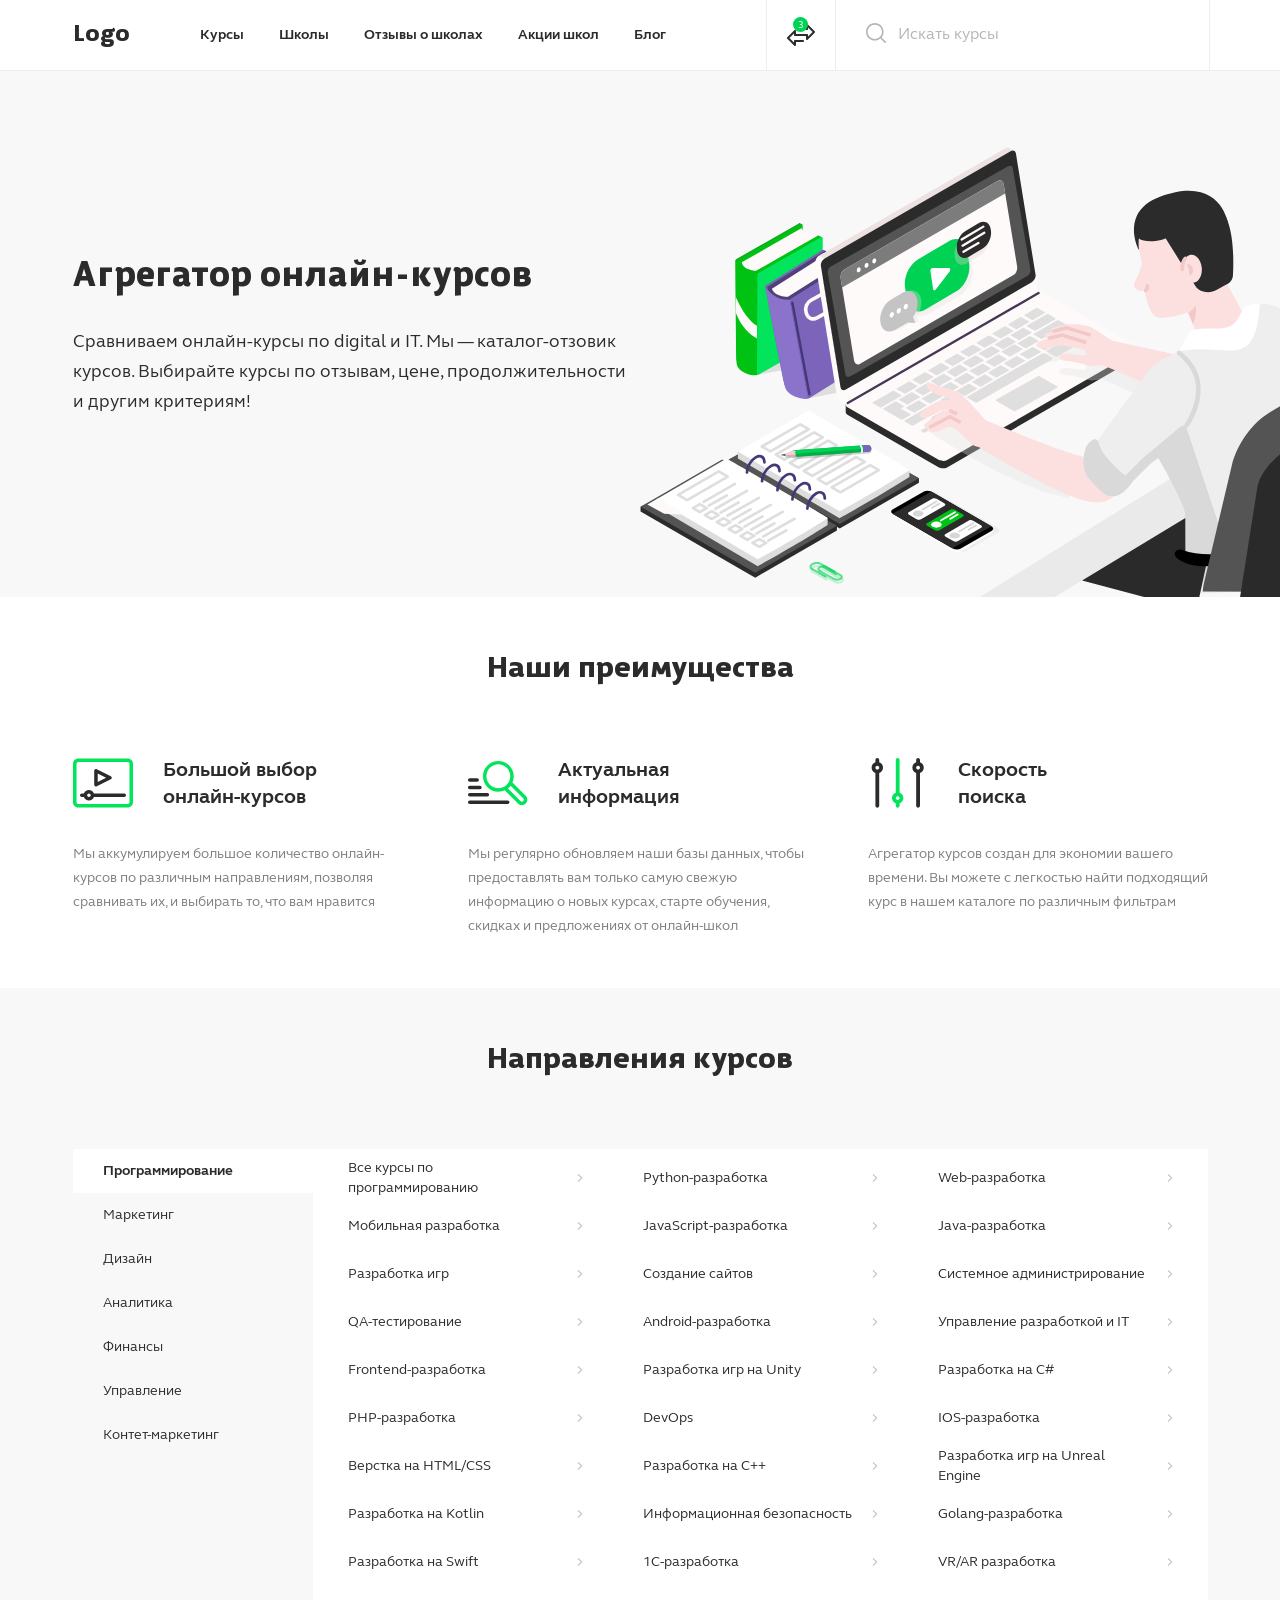
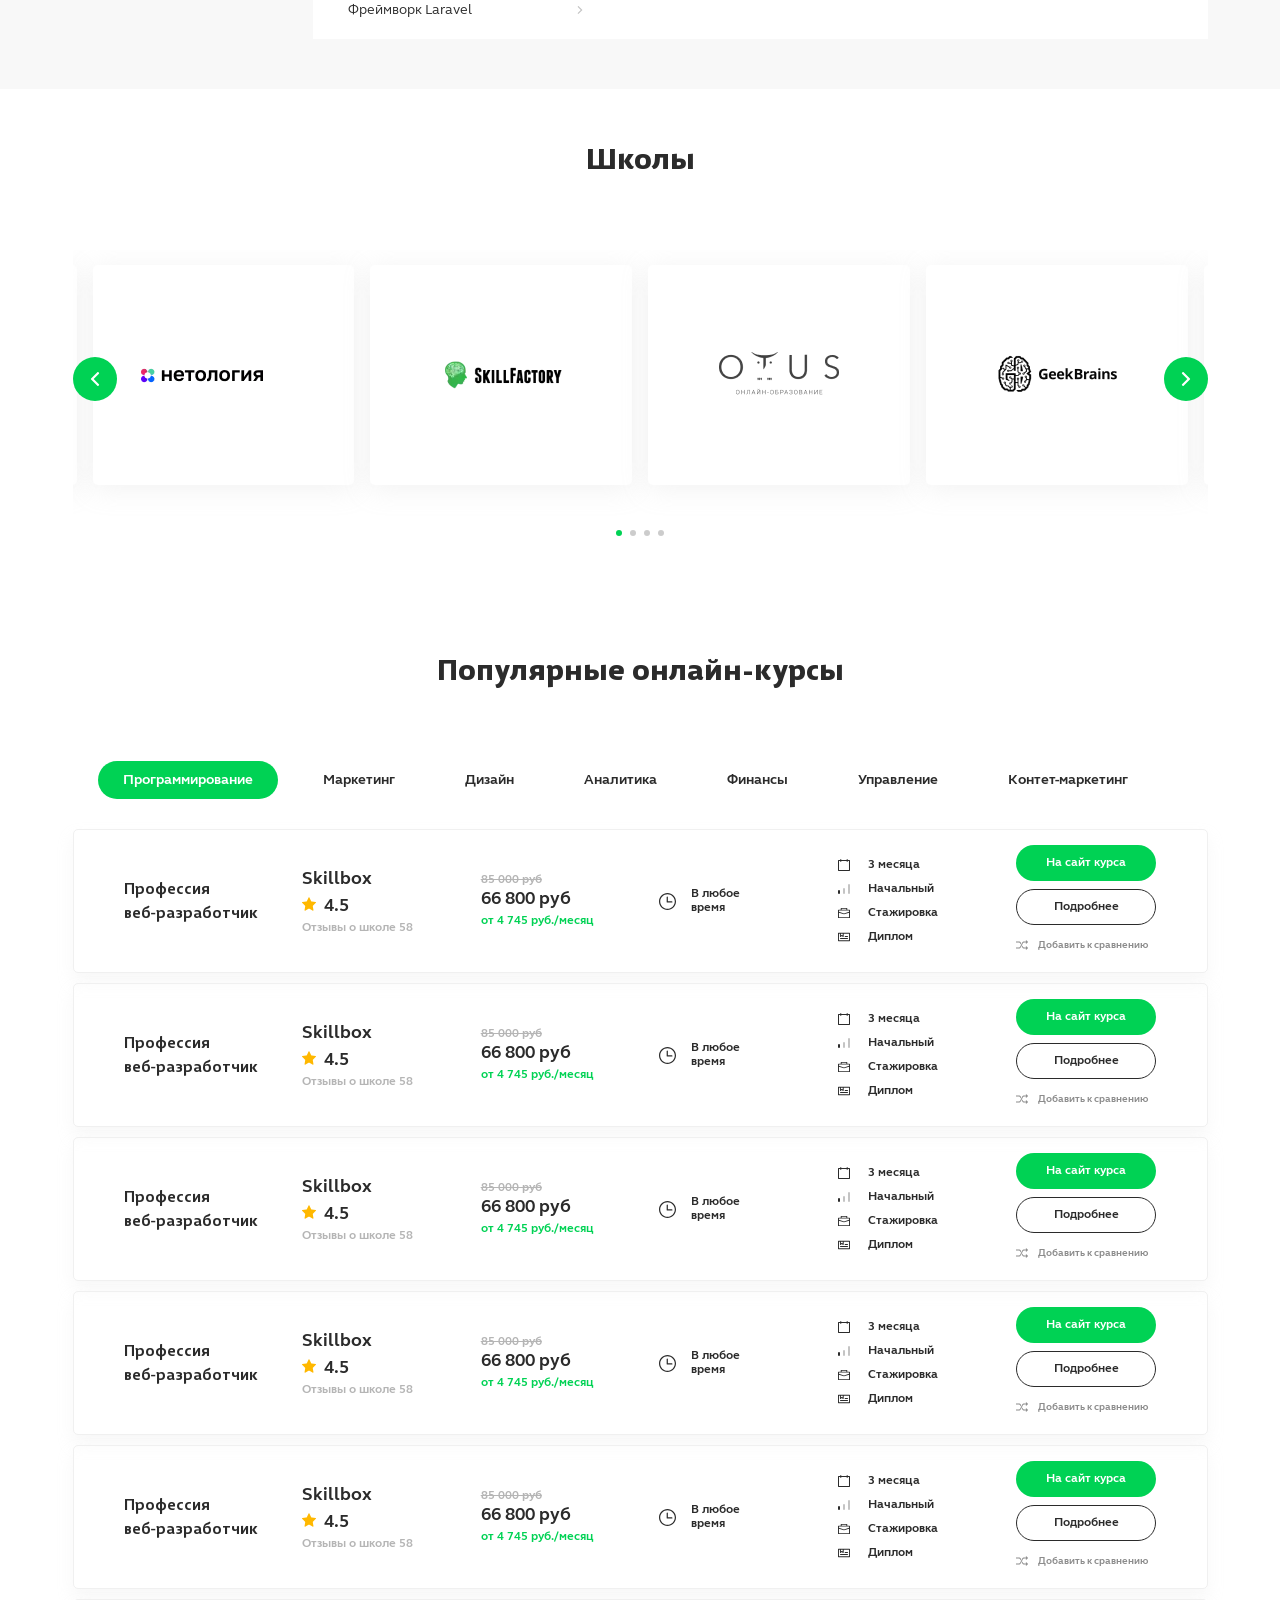
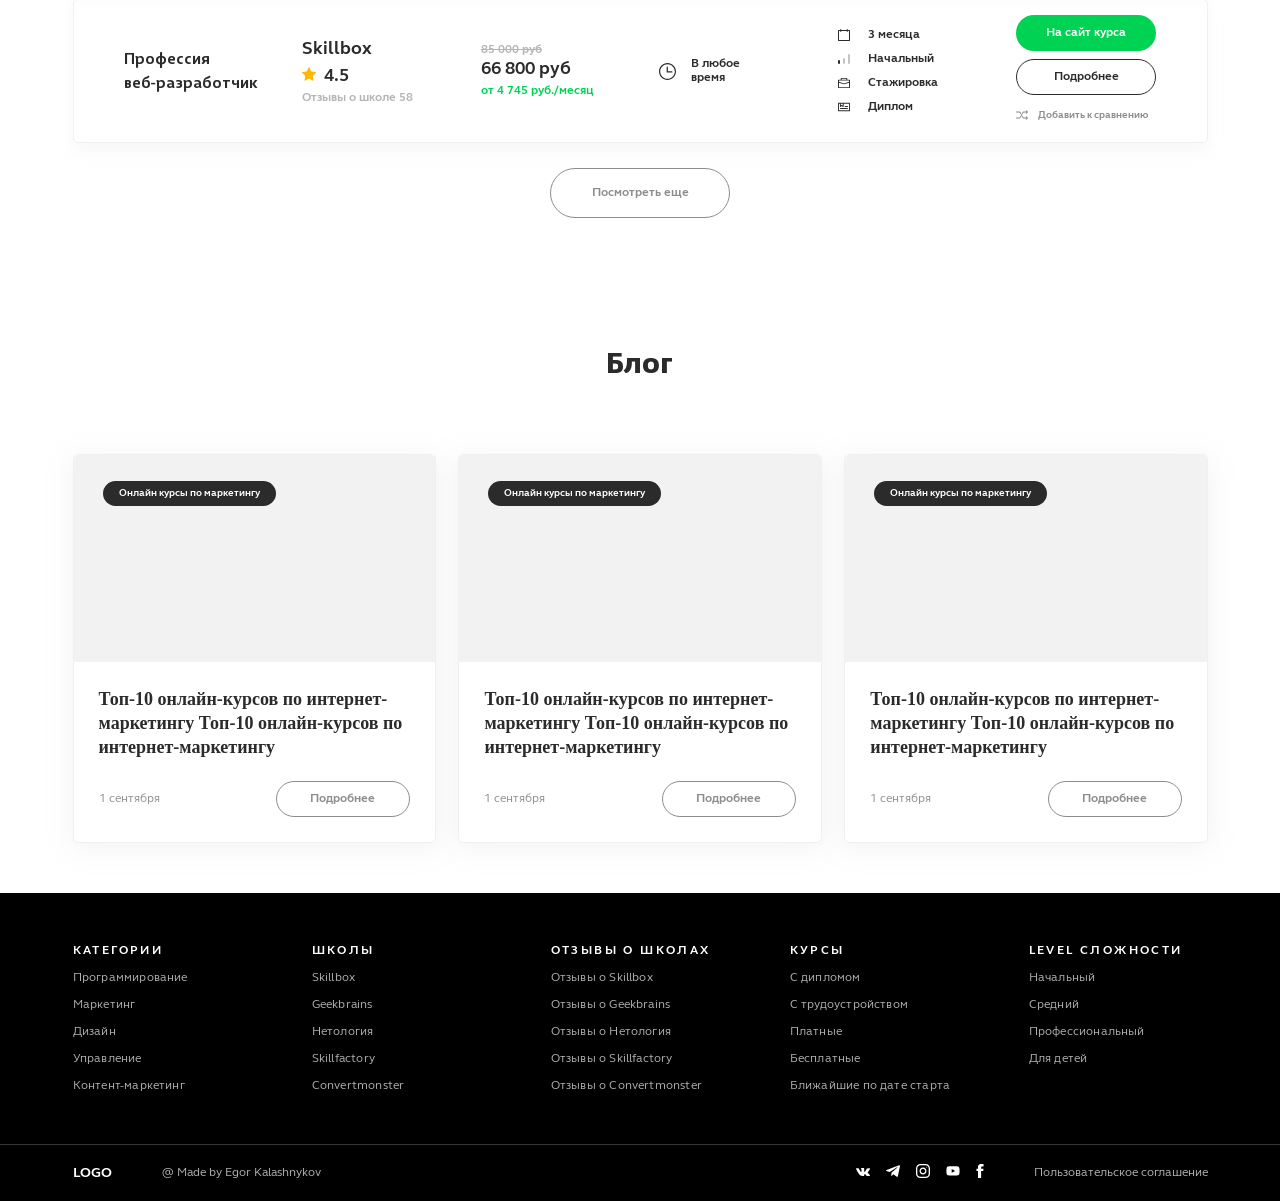
==== commit d60c7b71: "publishing edits" ====
--- a/index.html
+++ b/index.html
@@ -445,6 +445,501 @@
                                             </div>
                                         </div>
                                     </li>
+                                    <li class="item__item">
+                                        <div class="item__card card">
+                                            <div class="card__item card__job">Профессия веб&#8209;разработчик</div>
+                                            <div class="card__item card__school school">
+                                                <div class="school__name">Skillbox</div>
+                                                <div class="school__mark">
+                                                    <svg class="school__icon" width="14" height="14" viewBox="0 0 14 14"
+                                                        fill="none" xmlns="http://www.w3.org/2000/svg">
+                                                        <path
+                                                            d="M6.61396 0.561629C6.68645 0.414781 6.83599 0.321815 6.99977 0.321815C7.16354 0.321787 7.31312 0.414753 7.3856 0.5616L9.06379 3.96145C9.2216 4.28113 9.5266 4.50277 9.87943 4.55401L13.6316 5.09945C13.7936 5.12302 13.9283 5.23653 13.9789 5.39229C14.0295 5.54803 13.9873 5.71902 13.87 5.83335L11.1552 8.48004C10.8999 8.72894 10.7834 9.08748 10.8436 9.43884L11.4842 13.1753C11.5119 13.3367 11.4455 13.4998 11.313 13.596C11.1805 13.6923 11.0049 13.7049 10.86 13.6287L7.50388 11.8647C7.18831 11.6988 6.81131 11.6988 6.49569 11.8648L3.13992 13.6287C2.99495 13.7049 2.8193 13.6922 2.68682 13.5959C2.55432 13.4997 2.488 13.3365 2.51566 13.1752L3.15654 9.43901C3.21684 9.08754 3.10032 8.72894 2.84497 8.47998L0.129942 5.83337C0.0126907 5.71905 -0.0295457 5.54806 0.0210698 5.39232C0.0716854 5.23658 0.206319 5.12308 0.368391 5.09948L4.12042 4.55407C4.47325 4.50277 4.77828 4.28116 4.93609 3.96142L6.61396 0.561629Z"
+                                                            fill="#FFB800" />
+                                                    </svg>
+                                                    4.5
+                                                </div>
+                                                <div class="school__reviews">Отзывы о школе 58</div>
+                                            </div>
+                                            <div class="card__item card__price price">
+                                                <div class="price__discount">85 000 руб</div>
+                                                <div class="price__price">66 800 руб</div>
+                                                <div class="price__monthly">от 4 745 руб./месяц</div>
+                                            </div>
+                                            <div class="card__item card__time time">
+                                                <svg class="time__icon" class="" width="17" height="17"
+                                                    viewBox="0 0 17 17" fill="none" xmlns="http://www.w3.org/2000/svg">
+                                                    <path
+                                                        d="M8.5009 0C3.81404 0 0.000976562 3.81298 0.000976562 8.49976C0.000976562 13.1869 3.81404 17 8.5009 17C13.1877 17 17.0007 13.1868 17.0007 8.49976C17.0007 3.81298 13.1877 0 8.5009 0ZM8.5009 15.7815C4.4859 15.7815 1.21944 12.5149 1.21944 8.49976C1.21944 4.48484 4.4859 1.21846 8.5009 1.21846C12.5158 1.21846 15.7822 4.48484 15.7822 8.49976C15.7822 12.5149 12.5158 15.7815 8.5009 15.7815Z"
+                                                        fill="#2B2B2B" />
+                                                    <path
+                                                        d="M12.8711 8.35749H8.87666V3.99117C8.87666 3.65471 8.60397 3.38194 8.26743 3.38194C7.93098 3.38194 7.6582 3.65471 7.6582 3.99117V8.96672C7.6582 9.30318 7.93098 9.57595 8.26743 9.57595H12.8711C13.2076 9.57595 13.4803 9.30318 13.4803 8.96672C13.4803 8.63026 13.2076 8.35749 12.8711 8.35749Z"
+                                                        fill="#2B2B2B" />
+                                                </svg>
+                                                В любое <br> время
+                                            </div>
+                                            <div class="card__item card__extra extra">
+                                                <div class="extra__item">
+                                                    <svg width="12" height="12" viewBox="0 0 12 12" fill="none"
+                                                        xmlns="http://www.w3.org/2000/svg">
+                                                        <path
+                                                            d="M11.4905 1.0828H9.68155V0.522303C9.68155 0.242056 9.45225 0.0127563 9.172 0.0127563C8.89175 0.0127563 8.66245 0.242056 8.66245 0.522303V1.08282H3.31213V0.522303C3.31213 0.242056 3.08283 0.0127563 2.80259 0.0127563C2.52234 0.0127563 2.29299 0.242032 2.29299 0.522303V1.08282H0.509546C0.229299 1.0828 0 1.3121 0 1.59237V11.4777C0 11.758 0.229299 11.9873 0.509546 11.9873H11.465C11.7452 11.9873 11.9745 11.758 12 11.4777V1.59237C12 1.3121 11.7707 1.0828 11.4905 1.0828ZM10.9809 10.9936H0.993631V2.10191H2.29299V2.48408C2.29299 2.76432 2.52229 2.99362 2.80254 2.99362C3.05732 2.99362 3.28662 2.78981 3.31209 2.50954V2.10191H8.6624V2.48408C8.6624 2.76432 8.8917 2.99362 9.17195 2.99362C9.4522 2.99362 9.6815 2.78981 9.6815 2.50954V2.10191H10.9809V10.9936H10.9809Z"
+                                                            fill="#2B2B2B" />
+                                                    </svg>
+                                                    <div class="extra__label">3 месяца</div>
+                                                </div>
+                                                <div class="extra__item">
+                                                    <svg width="12" height="10" viewBox="0 0 12 10" fill="none"
+                                                        xmlns="http://www.w3.org/2000/svg">
+                                                        <rect y="6" width="2" height="4" rx="1" fill="#2A2A2A" />
+                                                        <rect x="5" y="4" width="2" height="6" rx="1" fill="#C4C4C4" />
+                                                        <rect x="10" width="2" height="10" rx="1" fill="#C4C4C4" />
+                                                    </svg>
+                                                    <div class="extra__label">Начальный</div>
+                                                </div>
+                                                <div class="extra__item">
+                                                    <svg width="12" height="12" viewBox="0 0 12 12" fill="none"
+                                                        xmlns="http://www.w3.org/2000/svg">
+                                                        <path
+                                                            d="M11.5305 2.66654H9.2865V1.35195C9.2865 1.09264 9.07631 0.882446 8.817 0.882446H3.183C2.9237 0.882446 2.7135 1.09264 2.7135 1.35195V2.66654H0.4695C0.210195 2.66654 0 2.87674 0 3.13604V10.648C0 10.9073 0.210195 11.1175 0.4695 11.1175H11.5305C11.7898 11.1175 12 10.9073 12 10.648C12 6.49761 12 3.34727 12 3.13604C12 2.87674 11.7898 2.66654 11.5305 2.66654ZM3.6525 1.82145H8.3475V2.66654H3.6525V1.82145ZM0.939 3.60554H11.061V4.67765L6 6.3962L0.939 4.67765V3.60554ZM0.939 10.1785V5.6693L5.84903 7.33661C5.94692 7.36985 6.05305 7.36985 6.15095 7.33661L11.061 5.6693V10.1785H0.939Z"
+                                                            fill="#2B2B2B" />
+                                                    </svg>
+                                                    <div class="extra__label">Стажировка</div>
+                                                </div>
+                                                <div class="extra__item">
+                                                    <svg width="12" height="10" viewBox="0 0 12 10" fill="none"
+                                                        xmlns="http://www.w3.org/2000/svg">
+                                                        <path
+                                                            d="M11.5312 0.78125C11.3509 0.78125 2.17557 0.78125 0.46875 0.78125C0.209839 0.78125 0 0.991089 0 1.25V8.75C0 9.00891 0.209839 9.21875 0.46875 9.21875H11.5312C11.7902 9.21875 12 9.00891 12 8.75V1.25C12 0.991089 11.7902 0.78125 11.5312 0.78125ZM2.88281 1.71875H4.75781V3.53049L4.12042 2.9993C3.94666 2.85446 3.69406 2.85437 3.5202 2.9993L2.88281 3.53049V1.71875ZM11.0625 8.28125H0.9375V1.71875H1.94531V4.53125C1.94531 4.92758 2.40912 5.14557 2.71417 4.89133L3.82031 3.96957L4.92645 4.89133C5.22867 5.14319 5.69531 4.93152 5.69531 4.53125V1.71875H11.0625V8.28125ZM10.0547 6.40625C10.0547 6.66516 9.84485 6.875 9.58594 6.875H2.41406C2.15515 6.875 1.94531 6.66516 1.94531 6.40625C1.94531 6.14734 2.15515 5.9375 2.41406 5.9375H9.58594C9.84485 5.9375 10.0547 6.14734 10.0547 6.40625ZM6.58594 4.53125C6.58594 4.27234 6.79578 4.0625 7.05469 4.0625H9.58594C9.84485 4.0625 10.0547 4.27234 10.0547 4.53125C10.0547 4.79016 9.84485 5 9.58594 5H7.05469C6.79578 5 6.58594 4.79016 6.58594 4.53125Z"
+                                                            fill="#2B2B2B" />
+                                                    </svg>
+                                                    <div class="extra__label">Диплом</div>
+                                                </div>
+                                            </div>
+                                            <div class="card__item card__btns">
+                                                <a href="" class="btn btn-green">На сайт курса</a>
+                                                <a href="" class="btn btn-black">Подробнее</a>
+                                                <a href="" class="card__btn">
+                                                    <svg width="12" height="12" viewBox="0 0 12 12" fill="none"
+                                                        xmlns="http://www.w3.org/2000/svg">
+                                                        <g clip-path="url(#clip0_185_111)">
+                                                            <path
+                                                                d="M4.10556 4.32921L4.66144 5.44096L5.2205 4.3229L5 3.8819C4.79362 3.46564 4.47475 3.11553 4.07952 2.87127C3.6843 2.62702 3.22855 2.49838 2.76394 2.49996H0V3.49996H2.76394C3.04271 3.49902 3.31617 3.57621 3.55331 3.72278C3.79044 3.86935 3.98176 4.07944 4.10556 4.32921Z"
+                                                                fill="#8C8C8C" />
+                                                            <path
+                                                                d="M10.3534 7.1464L9.64623 7.85352L10.2927 8.49996H8.23586C7.95709 8.5009 7.68363 8.42371 7.44649 8.27714C7.20936 8.13057 7.01804 7.92048 6.89423 7.67071L6.33836 6.55896L5.7793 7.67702L5.9998 8.11802C6.20617 8.53428 6.52505 8.88439 6.92027 9.12864C7.3155 9.3729 7.77125 9.50153 8.23586 9.49996H10.2927L9.64623 10.1464L10.3534 10.8535L11.8534 9.35352C11.8998 9.30709 11.9366 9.25197 11.9618 9.1913C11.9869 9.13064 11.9998 9.06562 11.9998 8.99996C11.9998 8.93429 11.9869 8.86927 11.9618 8.80861C11.9366 8.74794 11.8998 8.69282 11.8534 8.6464L10.3534 7.1464Z"
+                                                                fill="#8C8C8C" />
+                                                            <path
+                                                                d="M11.8536 2.64649L10.3536 1.14649L9.64644 1.85362L10.2929 2.50005H8.23606C7.77146 2.49848 7.3157 2.62711 6.92048 2.87137C6.52525 3.11562 6.20638 3.46573 6 3.88199L4.10556 7.6708C3.98176 7.92058 3.79044 8.13067 3.55331 8.27724C3.31617 8.42381 3.04271 8.501 2.76394 8.50005H0V9.50005H2.76394C3.22855 9.50163 3.6843 9.373 4.07952 9.12874C4.47475 8.88448 4.79363 8.53438 5 8.11812L6.89444 4.3293C7.01824 4.07953 7.20956 3.86944 7.4467 3.72287C7.68383 3.5763 7.95729 3.49911 8.23606 3.50005H10.2929L9.64644 4.14649L10.3536 4.85362L11.8536 3.35362C11.9 3.30719 11.9368 3.25207 11.962 3.1914C11.9871 3.13074 12 3.06572 12 3.00005C12 2.93439 11.9871 2.86937 11.962 2.80871C11.9368 2.74804 11.9 2.69292 11.8536 2.64649Z"
+                                                                fill="#8C8C8C" />
+                                                        </g>
+                                                        <defs>
+                                                            <clipPath id="clip0_185_111">
+                                                                <rect width="12" height="12" fill="white" />
+                                                            </clipPath>
+                                                        </defs>
+                                                    </svg>
+                                                    Добавить к сравнению
+                                                </a>
+                                            </div>
+                                        </div>
+                                    </li>
+                                    <li class="item__item">
+                                        <div class="item__card card">
+                                            <div class="card__item card__job">Профессия веб&#8209;разработчик</div>
+                                            <div class="card__item card__school school">
+                                                <div class="school__name">Skillbox</div>
+                                                <div class="school__mark">
+                                                    <svg class="school__icon" width="14" height="14" viewBox="0 0 14 14"
+                                                        fill="none" xmlns="http://www.w3.org/2000/svg">
+                                                        <path
+                                                            d="M6.61396 0.561629C6.68645 0.414781 6.83599 0.321815 6.99977 0.321815C7.16354 0.321787 7.31312 0.414753 7.3856 0.5616L9.06379 3.96145C9.2216 4.28113 9.5266 4.50277 9.87943 4.55401L13.6316 5.09945C13.7936 5.12302 13.9283 5.23653 13.9789 5.39229C14.0295 5.54803 13.9873 5.71902 13.87 5.83335L11.1552 8.48004C10.8999 8.72894 10.7834 9.08748 10.8436 9.43884L11.4842 13.1753C11.5119 13.3367 11.4455 13.4998 11.313 13.596C11.1805 13.6923 11.0049 13.7049 10.86 13.6287L7.50388 11.8647C7.18831 11.6988 6.81131 11.6988 6.49569 11.8648L3.13992 13.6287C2.99495 13.7049 2.8193 13.6922 2.68682 13.5959C2.55432 13.4997 2.488 13.3365 2.51566 13.1752L3.15654 9.43901C3.21684 9.08754 3.10032 8.72894 2.84497 8.47998L0.129942 5.83337C0.0126907 5.71905 -0.0295457 5.54806 0.0210698 5.39232C0.0716854 5.23658 0.206319 5.12308 0.368391 5.09948L4.12042 4.55407C4.47325 4.50277 4.77828 4.28116 4.93609 3.96142L6.61396 0.561629Z"
+                                                            fill="#FFB800" />
+                                                    </svg>
+                                                    4.5
+                                                </div>
+                                                <div class="school__reviews">Отзывы о школе 58</div>
+                                            </div>
+                                            <div class="card__item card__price price">
+                                                <div class="price__discount">85 000 руб</div>
+                                                <div class="price__price">66 800 руб</div>
+                                                <div class="price__monthly">от 4 745 руб./месяц</div>
+                                            </div>
+                                            <div class="card__item card__time time">
+                                                <svg class="time__icon" class="" width="17" height="17"
+                                                    viewBox="0 0 17 17" fill="none" xmlns="http://www.w3.org/2000/svg">
+                                                    <path
+                                                        d="M8.5009 0C3.81404 0 0.000976562 3.81298 0.000976562 8.49976C0.000976562 13.1869 3.81404 17 8.5009 17C13.1877 17 17.0007 13.1868 17.0007 8.49976C17.0007 3.81298 13.1877 0 8.5009 0ZM8.5009 15.7815C4.4859 15.7815 1.21944 12.5149 1.21944 8.49976C1.21944 4.48484 4.4859 1.21846 8.5009 1.21846C12.5158 1.21846 15.7822 4.48484 15.7822 8.49976C15.7822 12.5149 12.5158 15.7815 8.5009 15.7815Z"
+                                                        fill="#2B2B2B" />
+                                                    <path
+                                                        d="M12.8711 8.35749H8.87666V3.99117C8.87666 3.65471 8.60397 3.38194 8.26743 3.38194C7.93098 3.38194 7.6582 3.65471 7.6582 3.99117V8.96672C7.6582 9.30318 7.93098 9.57595 8.26743 9.57595H12.8711C13.2076 9.57595 13.4803 9.30318 13.4803 8.96672C13.4803 8.63026 13.2076 8.35749 12.8711 8.35749Z"
+                                                        fill="#2B2B2B" />
+                                                </svg>
+                                                В любое <br> время
+                                            </div>
+                                            <div class="card__item card__extra extra">
+                                                <div class="extra__item">
+                                                    <svg width="12" height="12" viewBox="0 0 12 12" fill="none"
+                                                        xmlns="http://www.w3.org/2000/svg">
+                                                        <path
+                                                            d="M11.4905 1.0828H9.68155V0.522303C9.68155 0.242056 9.45225 0.0127563 9.172 0.0127563C8.89175 0.0127563 8.66245 0.242056 8.66245 0.522303V1.08282H3.31213V0.522303C3.31213 0.242056 3.08283 0.0127563 2.80259 0.0127563C2.52234 0.0127563 2.29299 0.242032 2.29299 0.522303V1.08282H0.509546C0.229299 1.0828 0 1.3121 0 1.59237V11.4777C0 11.758 0.229299 11.9873 0.509546 11.9873H11.465C11.7452 11.9873 11.9745 11.758 12 11.4777V1.59237C12 1.3121 11.7707 1.0828 11.4905 1.0828ZM10.9809 10.9936H0.993631V2.10191H2.29299V2.48408C2.29299 2.76432 2.52229 2.99362 2.80254 2.99362C3.05732 2.99362 3.28662 2.78981 3.31209 2.50954V2.10191H8.6624V2.48408C8.6624 2.76432 8.8917 2.99362 9.17195 2.99362C9.4522 2.99362 9.6815 2.78981 9.6815 2.50954V2.10191H10.9809V10.9936H10.9809Z"
+                                                            fill="#2B2B2B" />
+                                                    </svg>
+                                                    <div class="extra__label">3 месяца</div>
+                                                </div>
+                                                <div class="extra__item">
+                                                    <svg width="12" height="10" viewBox="0 0 12 10" fill="none"
+                                                        xmlns="http://www.w3.org/2000/svg">
+                                                        <rect y="6" width="2" height="4" rx="1" fill="#2A2A2A" />
+                                                        <rect x="5" y="4" width="2" height="6" rx="1" fill="#C4C4C4" />
+                                                        <rect x="10" width="2" height="10" rx="1" fill="#C4C4C4" />
+                                                    </svg>
+                                                    <div class="extra__label">Начальный</div>
+                                                </div>
+                                                <div class="extra__item">
+                                                    <svg width="12" height="12" viewBox="0 0 12 12" fill="none"
+                                                        xmlns="http://www.w3.org/2000/svg">
+                                                        <path
+                                                            d="M11.5305 2.66654H9.2865V1.35195C9.2865 1.09264 9.07631 0.882446 8.817 0.882446H3.183C2.9237 0.882446 2.7135 1.09264 2.7135 1.35195V2.66654H0.4695C0.210195 2.66654 0 2.87674 0 3.13604V10.648C0 10.9073 0.210195 11.1175 0.4695 11.1175H11.5305C11.7898 11.1175 12 10.9073 12 10.648C12 6.49761 12 3.34727 12 3.13604C12 2.87674 11.7898 2.66654 11.5305 2.66654ZM3.6525 1.82145H8.3475V2.66654H3.6525V1.82145ZM0.939 3.60554H11.061V4.67765L6 6.3962L0.939 4.67765V3.60554ZM0.939 10.1785V5.6693L5.84903 7.33661C5.94692 7.36985 6.05305 7.36985 6.15095 7.33661L11.061 5.6693V10.1785H0.939Z"
+                                                            fill="#2B2B2B" />
+                                                    </svg>
+                                                    <div class="extra__label">Стажировка</div>
+                                                </div>
+                                                <div class="extra__item">
+                                                    <svg width="12" height="10" viewBox="0 0 12 10" fill="none"
+                                                        xmlns="http://www.w3.org/2000/svg">
+                                                        <path
+                                                            d="M11.5312 0.78125C11.3509 0.78125 2.17557 0.78125 0.46875 0.78125C0.209839 0.78125 0 0.991089 0 1.25V8.75C0 9.00891 0.209839 9.21875 0.46875 9.21875H11.5312C11.7902 9.21875 12 9.00891 12 8.75V1.25C12 0.991089 11.7902 0.78125 11.5312 0.78125ZM2.88281 1.71875H4.75781V3.53049L4.12042 2.9993C3.94666 2.85446 3.69406 2.85437 3.5202 2.9993L2.88281 3.53049V1.71875ZM11.0625 8.28125H0.9375V1.71875H1.94531V4.53125C1.94531 4.92758 2.40912 5.14557 2.71417 4.89133L3.82031 3.96957L4.92645 4.89133C5.22867 5.14319 5.69531 4.93152 5.69531 4.53125V1.71875H11.0625V8.28125ZM10.0547 6.40625C10.0547 6.66516 9.84485 6.875 9.58594 6.875H2.41406C2.15515 6.875 1.94531 6.66516 1.94531 6.40625C1.94531 6.14734 2.15515 5.9375 2.41406 5.9375H9.58594C9.84485 5.9375 10.0547 6.14734 10.0547 6.40625ZM6.58594 4.53125C6.58594 4.27234 6.79578 4.0625 7.05469 4.0625H9.58594C9.84485 4.0625 10.0547 4.27234 10.0547 4.53125C10.0547 4.79016 9.84485 5 9.58594 5H7.05469C6.79578 5 6.58594 4.79016 6.58594 4.53125Z"
+                                                            fill="#2B2B2B" />
+                                                    </svg>
+                                                    <div class="extra__label">Диплом</div>
+                                                </div>
+                                            </div>
+                                            <div class="card__item card__btns">
+                                                <a href="" class="btn btn-green">На сайт курса</a>
+                                                <a href="" class="btn btn-black">Подробнее</a>
+                                                <a href="" class="card__btn">
+                                                    <svg width="12" height="12" viewBox="0 0 12 12" fill="none"
+                                                        xmlns="http://www.w3.org/2000/svg">
+                                                        <g clip-path="url(#clip0_185_111)">
+                                                            <path
+                                                                d="M4.10556 4.32921L4.66144 5.44096L5.2205 4.3229L5 3.8819C4.79362 3.46564 4.47475 3.11553 4.07952 2.87127C3.6843 2.62702 3.22855 2.49838 2.76394 2.49996H0V3.49996H2.76394C3.04271 3.49902 3.31617 3.57621 3.55331 3.72278C3.79044 3.86935 3.98176 4.07944 4.10556 4.32921Z"
+                                                                fill="#8C8C8C" />
+                                                            <path
+                                                                d="M10.3534 7.1464L9.64623 7.85352L10.2927 8.49996H8.23586C7.95709 8.5009 7.68363 8.42371 7.44649 8.27714C7.20936 8.13057 7.01804 7.92048 6.89423 7.67071L6.33836 6.55896L5.7793 7.67702L5.9998 8.11802C6.20617 8.53428 6.52505 8.88439 6.92027 9.12864C7.3155 9.3729 7.77125 9.50153 8.23586 9.49996H10.2927L9.64623 10.1464L10.3534 10.8535L11.8534 9.35352C11.8998 9.30709 11.9366 9.25197 11.9618 9.1913C11.9869 9.13064 11.9998 9.06562 11.9998 8.99996C11.9998 8.93429 11.9869 8.86927 11.9618 8.80861C11.9366 8.74794 11.8998 8.69282 11.8534 8.6464L10.3534 7.1464Z"
+                                                                fill="#8C8C8C" />
+                                                            <path
+                                                                d="M11.8536 2.64649L10.3536 1.14649L9.64644 1.85362L10.2929 2.50005H8.23606C7.77146 2.49848 7.3157 2.62711 6.92048 2.87137C6.52525 3.11562 6.20638 3.46573 6 3.88199L4.10556 7.6708C3.98176 7.92058 3.79044 8.13067 3.55331 8.27724C3.31617 8.42381 3.04271 8.501 2.76394 8.50005H0V9.50005H2.76394C3.22855 9.50163 3.6843 9.373 4.07952 9.12874C4.47475 8.88448 4.79363 8.53438 5 8.11812L6.89444 4.3293C7.01824 4.07953 7.20956 3.86944 7.4467 3.72287C7.68383 3.5763 7.95729 3.49911 8.23606 3.50005H10.2929L9.64644 4.14649L10.3536 4.85362L11.8536 3.35362C11.9 3.30719 11.9368 3.25207 11.962 3.1914C11.9871 3.13074 12 3.06572 12 3.00005C12 2.93439 11.9871 2.86937 11.962 2.80871C11.9368 2.74804 11.9 2.69292 11.8536 2.64649Z"
+                                                                fill="#8C8C8C" />
+                                                        </g>
+                                                        <defs>
+                                                            <clipPath id="clip0_185_111">
+                                                                <rect width="12" height="12" fill="white" />
+                                                            </clipPath>
+                                                        </defs>
+                                                    </svg>
+                                                    Добавить к сравнению
+                                                </a>
+                                            </div>
+                                        </div>
+                                    </li>
+                                    <li class="item__item">
+                                        <div class="item__card card">
+                                            <div class="card__item card__job">Профессия веб&#8209;разработчик</div>
+                                            <div class="card__item card__school school">
+                                                <div class="school__name">Skillbox</div>
+                                                <div class="school__mark">
+                                                    <svg class="school__icon" width="14" height="14" viewBox="0 0 14 14"
+                                                        fill="none" xmlns="http://www.w3.org/2000/svg">
+                                                        <path
+                                                            d="M6.61396 0.561629C6.68645 0.414781 6.83599 0.321815 6.99977 0.321815C7.16354 0.321787 7.31312 0.414753 7.3856 0.5616L9.06379 3.96145C9.2216 4.28113 9.5266 4.50277 9.87943 4.55401L13.6316 5.09945C13.7936 5.12302 13.9283 5.23653 13.9789 5.39229C14.0295 5.54803 13.9873 5.71902 13.87 5.83335L11.1552 8.48004C10.8999 8.72894 10.7834 9.08748 10.8436 9.43884L11.4842 13.1753C11.5119 13.3367 11.4455 13.4998 11.313 13.596C11.1805 13.6923 11.0049 13.7049 10.86 13.6287L7.50388 11.8647C7.18831 11.6988 6.81131 11.6988 6.49569 11.8648L3.13992 13.6287C2.99495 13.7049 2.8193 13.6922 2.68682 13.5959C2.55432 13.4997 2.488 13.3365 2.51566 13.1752L3.15654 9.43901C3.21684 9.08754 3.10032 8.72894 2.84497 8.47998L0.129942 5.83337C0.0126907 5.71905 -0.0295457 5.54806 0.0210698 5.39232C0.0716854 5.23658 0.206319 5.12308 0.368391 5.09948L4.12042 4.55407C4.47325 4.50277 4.77828 4.28116 4.93609 3.96142L6.61396 0.561629Z"
+                                                            fill="#FFB800" />
+                                                    </svg>
+                                                    4.5
+                                                </div>
+                                                <div class="school__reviews">Отзывы о школе 58</div>
+                                            </div>
+                                            <div class="card__item card__price price">
+                                                <div class="price__discount">85 000 руб</div>
+                                                <div class="price__price">66 800 руб</div>
+                                                <div class="price__monthly">от 4 745 руб./месяц</div>
+                                            </div>
+                                            <div class="card__item card__time time">
+                                                <svg class="time__icon" class="" width="17" height="17"
+                                                    viewBox="0 0 17 17" fill="none" xmlns="http://www.w3.org/2000/svg">
+                                                    <path
+                                                        d="M8.5009 0C3.81404 0 0.000976562 3.81298 0.000976562 8.49976C0.000976562 13.1869 3.81404 17 8.5009 17C13.1877 17 17.0007 13.1868 17.0007 8.49976C17.0007 3.81298 13.1877 0 8.5009 0ZM8.5009 15.7815C4.4859 15.7815 1.21944 12.5149 1.21944 8.49976C1.21944 4.48484 4.4859 1.21846 8.5009 1.21846C12.5158 1.21846 15.7822 4.48484 15.7822 8.49976C15.7822 12.5149 12.5158 15.7815 8.5009 15.7815Z"
+                                                        fill="#2B2B2B" />
+                                                    <path
+                                                        d="M12.8711 8.35749H8.87666V3.99117C8.87666 3.65471 8.60397 3.38194 8.26743 3.38194C7.93098 3.38194 7.6582 3.65471 7.6582 3.99117V8.96672C7.6582 9.30318 7.93098 9.57595 8.26743 9.57595H12.8711C13.2076 9.57595 13.4803 9.30318 13.4803 8.96672C13.4803 8.63026 13.2076 8.35749 12.8711 8.35749Z"
+                                                        fill="#2B2B2B" />
+                                                </svg>
+                                                В любое <br> время
+                                            </div>
+                                            <div class="card__item card__extra extra">
+                                                <div class="extra__item">
+                                                    <svg width="12" height="12" viewBox="0 0 12 12" fill="none"
+                                                        xmlns="http://www.w3.org/2000/svg">
+                                                        <path
+                                                            d="M11.4905 1.0828H9.68155V0.522303C9.68155 0.242056 9.45225 0.0127563 9.172 0.0127563C8.89175 0.0127563 8.66245 0.242056 8.66245 0.522303V1.08282H3.31213V0.522303C3.31213 0.242056 3.08283 0.0127563 2.80259 0.0127563C2.52234 0.0127563 2.29299 0.242032 2.29299 0.522303V1.08282H0.509546C0.229299 1.0828 0 1.3121 0 1.59237V11.4777C0 11.758 0.229299 11.9873 0.509546 11.9873H11.465C11.7452 11.9873 11.9745 11.758 12 11.4777V1.59237C12 1.3121 11.7707 1.0828 11.4905 1.0828ZM10.9809 10.9936H0.993631V2.10191H2.29299V2.48408C2.29299 2.76432 2.52229 2.99362 2.80254 2.99362C3.05732 2.99362 3.28662 2.78981 3.31209 2.50954V2.10191H8.6624V2.48408C8.6624 2.76432 8.8917 2.99362 9.17195 2.99362C9.4522 2.99362 9.6815 2.78981 9.6815 2.50954V2.10191H10.9809V10.9936H10.9809Z"
+                                                            fill="#2B2B2B" />
+                                                    </svg>
+                                                    <div class="extra__label">3 месяца</div>
+                                                </div>
+                                                <div class="extra__item">
+                                                    <svg width="12" height="10" viewBox="0 0 12 10" fill="none"
+                                                        xmlns="http://www.w3.org/2000/svg">
+                                                        <rect y="6" width="2" height="4" rx="1" fill="#2A2A2A" />
+                                                        <rect x="5" y="4" width="2" height="6" rx="1" fill="#C4C4C4" />
+                                                        <rect x="10" width="2" height="10" rx="1" fill="#C4C4C4" />
+                                                    </svg>
+                                                    <div class="extra__label">Начальный</div>
+                                                </div>
+                                                <div class="extra__item">
+                                                    <svg width="12" height="12" viewBox="0 0 12 12" fill="none"
+                                                        xmlns="http://www.w3.org/2000/svg">
+                                                        <path
+                                                            d="M11.5305 2.66654H9.2865V1.35195C9.2865 1.09264 9.07631 0.882446 8.817 0.882446H3.183C2.9237 0.882446 2.7135 1.09264 2.7135 1.35195V2.66654H0.4695C0.210195 2.66654 0 2.87674 0 3.13604V10.648C0 10.9073 0.210195 11.1175 0.4695 11.1175H11.5305C11.7898 11.1175 12 10.9073 12 10.648C12 6.49761 12 3.34727 12 3.13604C12 2.87674 11.7898 2.66654 11.5305 2.66654ZM3.6525 1.82145H8.3475V2.66654H3.6525V1.82145ZM0.939 3.60554H11.061V4.67765L6 6.3962L0.939 4.67765V3.60554ZM0.939 10.1785V5.6693L5.84903 7.33661C5.94692 7.36985 6.05305 7.36985 6.15095 7.33661L11.061 5.6693V10.1785H0.939Z"
+                                                            fill="#2B2B2B" />
+                                                    </svg>
+                                                    <div class="extra__label">Стажировка</div>
+                                                </div>
+                                                <div class="extra__item">
+                                                    <svg width="12" height="10" viewBox="0 0 12 10" fill="none"
+                                                        xmlns="http://www.w3.org/2000/svg">
+                                                        <path
+                                                            d="M11.5312 0.78125C11.3509 0.78125 2.17557 0.78125 0.46875 0.78125C0.209839 0.78125 0 0.991089 0 1.25V8.75C0 9.00891 0.209839 9.21875 0.46875 9.21875H11.5312C11.7902 9.21875 12 9.00891 12 8.75V1.25C12 0.991089 11.7902 0.78125 11.5312 0.78125ZM2.88281 1.71875H4.75781V3.53049L4.12042 2.9993C3.94666 2.85446 3.69406 2.85437 3.5202 2.9993L2.88281 3.53049V1.71875ZM11.0625 8.28125H0.9375V1.71875H1.94531V4.53125C1.94531 4.92758 2.40912 5.14557 2.71417 4.89133L3.82031 3.96957L4.92645 4.89133C5.22867 5.14319 5.69531 4.93152 5.69531 4.53125V1.71875H11.0625V8.28125ZM10.0547 6.40625C10.0547 6.66516 9.84485 6.875 9.58594 6.875H2.41406C2.15515 6.875 1.94531 6.66516 1.94531 6.40625C1.94531 6.14734 2.15515 5.9375 2.41406 5.9375H9.58594C9.84485 5.9375 10.0547 6.14734 10.0547 6.40625ZM6.58594 4.53125C6.58594 4.27234 6.79578 4.0625 7.05469 4.0625H9.58594C9.84485 4.0625 10.0547 4.27234 10.0547 4.53125C10.0547 4.79016 9.84485 5 9.58594 5H7.05469C6.79578 5 6.58594 4.79016 6.58594 4.53125Z"
+                                                            fill="#2B2B2B" />
+                                                    </svg>
+                                                    <div class="extra__label">Диплом</div>
+                                                </div>
+                                            </div>
+                                            <div class="card__item card__btns">
+                                                <a href="" class="btn btn-green">На сайт курса</a>
+                                                <a href="" class="btn btn-black">Подробнее</a>
+                                                <a href="" class="card__btn">
+                                                    <svg width="12" height="12" viewBox="0 0 12 12" fill="none"
+                                                        xmlns="http://www.w3.org/2000/svg">
+                                                        <g clip-path="url(#clip0_185_111)">
+                                                            <path
+                                                                d="M4.10556 4.32921L4.66144 5.44096L5.2205 4.3229L5 3.8819C4.79362 3.46564 4.47475 3.11553 4.07952 2.87127C3.6843 2.62702 3.22855 2.49838 2.76394 2.49996H0V3.49996H2.76394C3.04271 3.49902 3.31617 3.57621 3.55331 3.72278C3.79044 3.86935 3.98176 4.07944 4.10556 4.32921Z"
+                                                                fill="#8C8C8C" />
+                                                            <path
+                                                                d="M10.3534 7.1464L9.64623 7.85352L10.2927 8.49996H8.23586C7.95709 8.5009 7.68363 8.42371 7.44649 8.27714C7.20936 8.13057 7.01804 7.92048 6.89423 7.67071L6.33836 6.55896L5.7793 7.67702L5.9998 8.11802C6.20617 8.53428 6.52505 8.88439 6.92027 9.12864C7.3155 9.3729 7.77125 9.50153 8.23586 9.49996H10.2927L9.64623 10.1464L10.3534 10.8535L11.8534 9.35352C11.8998 9.30709 11.9366 9.25197 11.9618 9.1913C11.9869 9.13064 11.9998 9.06562 11.9998 8.99996C11.9998 8.93429 11.9869 8.86927 11.9618 8.80861C11.9366 8.74794 11.8998 8.69282 11.8534 8.6464L10.3534 7.1464Z"
+                                                                fill="#8C8C8C" />
+                                                            <path
+                                                                d="M11.8536 2.64649L10.3536 1.14649L9.64644 1.85362L10.2929 2.50005H8.23606C7.77146 2.49848 7.3157 2.62711 6.92048 2.87137C6.52525 3.11562 6.20638 3.46573 6 3.88199L4.10556 7.6708C3.98176 7.92058 3.79044 8.13067 3.55331 8.27724C3.31617 8.42381 3.04271 8.501 2.76394 8.50005H0V9.50005H2.76394C3.22855 9.50163 3.6843 9.373 4.07952 9.12874C4.47475 8.88448 4.79363 8.53438 5 8.11812L6.89444 4.3293C7.01824 4.07953 7.20956 3.86944 7.4467 3.72287C7.68383 3.5763 7.95729 3.49911 8.23606 3.50005H10.2929L9.64644 4.14649L10.3536 4.85362L11.8536 3.35362C11.9 3.30719 11.9368 3.25207 11.962 3.1914C11.9871 3.13074 12 3.06572 12 3.00005C12 2.93439 11.9871 2.86937 11.962 2.80871C11.9368 2.74804 11.9 2.69292 11.8536 2.64649Z"
+                                                                fill="#8C8C8C" />
+                                                        </g>
+                                                        <defs>
+                                                            <clipPath id="clip0_185_111">
+                                                                <rect width="12" height="12" fill="white" />
+                                                            </clipPath>
+                                                        </defs>
+                                                    </svg>
+                                                    Добавить к сравнению
+                                                </a>
+                                            </div>
+                                        </div>
+                                    </li>
+                                    <li class="item__item">
+                                        <div class="item__card card">
+                                            <div class="card__item card__job">Профессия веб&#8209;разработчик</div>
+                                            <div class="card__item card__school school">
+                                                <div class="school__name">Skillbox</div>
+                                                <div class="school__mark">
+                                                    <svg class="school__icon" width="14" height="14" viewBox="0 0 14 14"
+                                                        fill="none" xmlns="http://www.w3.org/2000/svg">
+                                                        <path
+                                                            d="M6.61396 0.561629C6.68645 0.414781 6.83599 0.321815 6.99977 0.321815C7.16354 0.321787 7.31312 0.414753 7.3856 0.5616L9.06379 3.96145C9.2216 4.28113 9.5266 4.50277 9.87943 4.55401L13.6316 5.09945C13.7936 5.12302 13.9283 5.23653 13.9789 5.39229C14.0295 5.54803 13.9873 5.71902 13.87 5.83335L11.1552 8.48004C10.8999 8.72894 10.7834 9.08748 10.8436 9.43884L11.4842 13.1753C11.5119 13.3367 11.4455 13.4998 11.313 13.596C11.1805 13.6923 11.0049 13.7049 10.86 13.6287L7.50388 11.8647C7.18831 11.6988 6.81131 11.6988 6.49569 11.8648L3.13992 13.6287C2.99495 13.7049 2.8193 13.6922 2.68682 13.5959C2.55432 13.4997 2.488 13.3365 2.51566 13.1752L3.15654 9.43901C3.21684 9.08754 3.10032 8.72894 2.84497 8.47998L0.129942 5.83337C0.0126907 5.71905 -0.0295457 5.54806 0.0210698 5.39232C0.0716854 5.23658 0.206319 5.12308 0.368391 5.09948L4.12042 4.55407C4.47325 4.50277 4.77828 4.28116 4.93609 3.96142L6.61396 0.561629Z"
+                                                            fill="#FFB800" />
+                                                    </svg>
+                                                    4.5
+                                                </div>
+                                                <div class="school__reviews">Отзывы о школе 58</div>
+                                            </div>
+                                            <div class="card__item card__price price">
+                                                <div class="price__discount">85 000 руб</div>
+                                                <div class="price__price">66 800 руб</div>
+                                                <div class="price__monthly">от 4 745 руб./месяц</div>
+                                            </div>
+                                            <div class="card__item card__time time">
+                                                <svg class="time__icon" class="" width="17" height="17"
+                                                    viewBox="0 0 17 17" fill="none" xmlns="http://www.w3.org/2000/svg">
+                                                    <path
+                                                        d="M8.5009 0C3.81404 0 0.000976562 3.81298 0.000976562 8.49976C0.000976562 13.1869 3.81404 17 8.5009 17C13.1877 17 17.0007 13.1868 17.0007 8.49976C17.0007 3.81298 13.1877 0 8.5009 0ZM8.5009 15.7815C4.4859 15.7815 1.21944 12.5149 1.21944 8.49976C1.21944 4.48484 4.4859 1.21846 8.5009 1.21846C12.5158 1.21846 15.7822 4.48484 15.7822 8.49976C15.7822 12.5149 12.5158 15.7815 8.5009 15.7815Z"
+                                                        fill="#2B2B2B" />
+                                                    <path
+                                                        d="M12.8711 8.35749H8.87666V3.99117C8.87666 3.65471 8.60397 3.38194 8.26743 3.38194C7.93098 3.38194 7.6582 3.65471 7.6582 3.99117V8.96672C7.6582 9.30318 7.93098 9.57595 8.26743 9.57595H12.8711C13.2076 9.57595 13.4803 9.30318 13.4803 8.96672C13.4803 8.63026 13.2076 8.35749 12.8711 8.35749Z"
+                                                        fill="#2B2B2B" />
+                                                </svg>
+                                                В любое <br> время
+                                            </div>
+                                            <div class="card__item card__extra extra">
+                                                <div class="extra__item">
+                                                    <svg width="12" height="12" viewBox="0 0 12 12" fill="none"
+                                                        xmlns="http://www.w3.org/2000/svg">
+                                                        <path
+                                                            d="M11.4905 1.0828H9.68155V0.522303C9.68155 0.242056 9.45225 0.0127563 9.172 0.0127563C8.89175 0.0127563 8.66245 0.242056 8.66245 0.522303V1.08282H3.31213V0.522303C3.31213 0.242056 3.08283 0.0127563 2.80259 0.0127563C2.52234 0.0127563 2.29299 0.242032 2.29299 0.522303V1.08282H0.509546C0.229299 1.0828 0 1.3121 0 1.59237V11.4777C0 11.758 0.229299 11.9873 0.509546 11.9873H11.465C11.7452 11.9873 11.9745 11.758 12 11.4777V1.59237C12 1.3121 11.7707 1.0828 11.4905 1.0828ZM10.9809 10.9936H0.993631V2.10191H2.29299V2.48408C2.29299 2.76432 2.52229 2.99362 2.80254 2.99362C3.05732 2.99362 3.28662 2.78981 3.31209 2.50954V2.10191H8.6624V2.48408C8.6624 2.76432 8.8917 2.99362 9.17195 2.99362C9.4522 2.99362 9.6815 2.78981 9.6815 2.50954V2.10191H10.9809V10.9936H10.9809Z"
+                                                            fill="#2B2B2B" />
+                                                    </svg>
+                                                    <div class="extra__label">3 месяца</div>
+                                                </div>
+                                                <div class="extra__item">
+                                                    <svg width="12" height="10" viewBox="0 0 12 10" fill="none"
+                                                        xmlns="http://www.w3.org/2000/svg">
+                                                        <rect y="6" width="2" height="4" rx="1" fill="#2A2A2A" />
+                                                        <rect x="5" y="4" width="2" height="6" rx="1" fill="#C4C4C4" />
+                                                        <rect x="10" width="2" height="10" rx="1" fill="#C4C4C4" />
+                                                    </svg>
+                                                    <div class="extra__label">Начальный</div>
+                                                </div>
+                                                <div class="extra__item">
+                                                    <svg width="12" height="12" viewBox="0 0 12 12" fill="none"
+                                                        xmlns="http://www.w3.org/2000/svg">
+                                                        <path
+                                                            d="M11.5305 2.66654H9.2865V1.35195C9.2865 1.09264 9.07631 0.882446 8.817 0.882446H3.183C2.9237 0.882446 2.7135 1.09264 2.7135 1.35195V2.66654H0.4695C0.210195 2.66654 0 2.87674 0 3.13604V10.648C0 10.9073 0.210195 11.1175 0.4695 11.1175H11.5305C11.7898 11.1175 12 10.9073 12 10.648C12 6.49761 12 3.34727 12 3.13604C12 2.87674 11.7898 2.66654 11.5305 2.66654ZM3.6525 1.82145H8.3475V2.66654H3.6525V1.82145ZM0.939 3.60554H11.061V4.67765L6 6.3962L0.939 4.67765V3.60554ZM0.939 10.1785V5.6693L5.84903 7.33661C5.94692 7.36985 6.05305 7.36985 6.15095 7.33661L11.061 5.6693V10.1785H0.939Z"
+                                                            fill="#2B2B2B" />
+                                                    </svg>
+                                                    <div class="extra__label">Стажировка</div>
+                                                </div>
+                                                <div class="extra__item">
+                                                    <svg width="12" height="10" viewBox="0 0 12 10" fill="none"
+                                                        xmlns="http://www.w3.org/2000/svg">
+                                                        <path
+                                                            d="M11.5312 0.78125C11.3509 0.78125 2.17557 0.78125 0.46875 0.78125C0.209839 0.78125 0 0.991089 0 1.25V8.75C0 9.00891 0.209839 9.21875 0.46875 9.21875H11.5312C11.7902 9.21875 12 9.00891 12 8.75V1.25C12 0.991089 11.7902 0.78125 11.5312 0.78125ZM2.88281 1.71875H4.75781V3.53049L4.12042 2.9993C3.94666 2.85446 3.69406 2.85437 3.5202 2.9993L2.88281 3.53049V1.71875ZM11.0625 8.28125H0.9375V1.71875H1.94531V4.53125C1.94531 4.92758 2.40912 5.14557 2.71417 4.89133L3.82031 3.96957L4.92645 4.89133C5.22867 5.14319 5.69531 4.93152 5.69531 4.53125V1.71875H11.0625V8.28125ZM10.0547 6.40625C10.0547 6.66516 9.84485 6.875 9.58594 6.875H2.41406C2.15515 6.875 1.94531 6.66516 1.94531 6.40625C1.94531 6.14734 2.15515 5.9375 2.41406 5.9375H9.58594C9.84485 5.9375 10.0547 6.14734 10.0547 6.40625ZM6.58594 4.53125C6.58594 4.27234 6.79578 4.0625 7.05469 4.0625H9.58594C9.84485 4.0625 10.0547 4.27234 10.0547 4.53125C10.0547 4.79016 9.84485 5 9.58594 5H7.05469C6.79578 5 6.58594 4.79016 6.58594 4.53125Z"
+                                                            fill="#2B2B2B" />
+                                                    </svg>
+                                                    <div class="extra__label">Диплом</div>
+                                                </div>
+                                            </div>
+                                            <div class="card__item card__btns">
+                                                <a href="" class="btn btn-green">На сайт курса</a>
+                                                <a href="" class="btn btn-black">Подробнее</a>
+                                                <a href="" class="card__btn">
+                                                    <svg width="12" height="12" viewBox="0 0 12 12" fill="none"
+                                                        xmlns="http://www.w3.org/2000/svg">
+                                                        <g clip-path="url(#clip0_185_111)">
+                                                            <path
+                                                                d="M4.10556 4.32921L4.66144 5.44096L5.2205 4.3229L5 3.8819C4.79362 3.46564 4.47475 3.11553 4.07952 2.87127C3.6843 2.62702 3.22855 2.49838 2.76394 2.49996H0V3.49996H2.76394C3.04271 3.49902 3.31617 3.57621 3.55331 3.72278C3.79044 3.86935 3.98176 4.07944 4.10556 4.32921Z"
+                                                                fill="#8C8C8C" />
+                                                            <path
+                                                                d="M10.3534 7.1464L9.64623 7.85352L10.2927 8.49996H8.23586C7.95709 8.5009 7.68363 8.42371 7.44649 8.27714C7.20936 8.13057 7.01804 7.92048 6.89423 7.67071L6.33836 6.55896L5.7793 7.67702L5.9998 8.11802C6.20617 8.53428 6.52505 8.88439 6.92027 9.12864C7.3155 9.3729 7.77125 9.50153 8.23586 9.49996H10.2927L9.64623 10.1464L10.3534 10.8535L11.8534 9.35352C11.8998 9.30709 11.9366 9.25197 11.9618 9.1913C11.9869 9.13064 11.9998 9.06562 11.9998 8.99996C11.9998 8.93429 11.9869 8.86927 11.9618 8.80861C11.9366 8.74794 11.8998 8.69282 11.8534 8.6464L10.3534 7.1464Z"
+                                                                fill="#8C8C8C" />
+                                                            <path
+                                                                d="M11.8536 2.64649L10.3536 1.14649L9.64644 1.85362L10.2929 2.50005H8.23606C7.77146 2.49848 7.3157 2.62711 6.92048 2.87137C6.52525 3.11562 6.20638 3.46573 6 3.88199L4.10556 7.6708C3.98176 7.92058 3.79044 8.13067 3.55331 8.27724C3.31617 8.42381 3.04271 8.501 2.76394 8.50005H0V9.50005H2.76394C3.22855 9.50163 3.6843 9.373 4.07952 9.12874C4.47475 8.88448 4.79363 8.53438 5 8.11812L6.89444 4.3293C7.01824 4.07953 7.20956 3.86944 7.4467 3.72287C7.68383 3.5763 7.95729 3.49911 8.23606 3.50005H10.2929L9.64644 4.14649L10.3536 4.85362L11.8536 3.35362C11.9 3.30719 11.9368 3.25207 11.962 3.1914C11.9871 3.13074 12 3.06572 12 3.00005C12 2.93439 11.9871 2.86937 11.962 2.80871C11.9368 2.74804 11.9 2.69292 11.8536 2.64649Z"
+                                                                fill="#8C8C8C" />
+                                                        </g>
+                                                        <defs>
+                                                            <clipPath id="clip0_185_111">
+                                                                <rect width="12" height="12" fill="white" />
+                                                            </clipPath>
+                                                        </defs>
+                                                    </svg>
+                                                    Добавить к сравнению
+                                                </a>
+                                            </div>
+                                        </div>
+                                    </li>
+                                    <li class="item__item">
+                                        <div class="item__card card">
+                                            <div class="card__item card__job">Профессия веб&#8209;разработчик</div>
+                                            <div class="card__item card__school school">
+                                                <div class="school__name">Skillbox</div>
+                                                <div class="school__mark">
+                                                    <svg class="school__icon" width="14" height="14" viewBox="0 0 14 14"
+                                                        fill="none" xmlns="http://www.w3.org/2000/svg">
+                                                        <path
+                                                            d="M6.61396 0.561629C6.68645 0.414781 6.83599 0.321815 6.99977 0.321815C7.16354 0.321787 7.31312 0.414753 7.3856 0.5616L9.06379 3.96145C9.2216 4.28113 9.5266 4.50277 9.87943 4.55401L13.6316 5.09945C13.7936 5.12302 13.9283 5.23653 13.9789 5.39229C14.0295 5.54803 13.9873 5.71902 13.87 5.83335L11.1552 8.48004C10.8999 8.72894 10.7834 9.08748 10.8436 9.43884L11.4842 13.1753C11.5119 13.3367 11.4455 13.4998 11.313 13.596C11.1805 13.6923 11.0049 13.7049 10.86 13.6287L7.50388 11.8647C7.18831 11.6988 6.81131 11.6988 6.49569 11.8648L3.13992 13.6287C2.99495 13.7049 2.8193 13.6922 2.68682 13.5959C2.55432 13.4997 2.488 13.3365 2.51566 13.1752L3.15654 9.43901C3.21684 9.08754 3.10032 8.72894 2.84497 8.47998L0.129942 5.83337C0.0126907 5.71905 -0.0295457 5.54806 0.0210698 5.39232C0.0716854 5.23658 0.206319 5.12308 0.368391 5.09948L4.12042 4.55407C4.47325 4.50277 4.77828 4.28116 4.93609 3.96142L6.61396 0.561629Z"
+                                                            fill="#FFB800" />
+                                                    </svg>
+                                                    4.5
+                                                </div>
+                                                <div class="school__reviews">Отзывы о школе 58</div>
+                                            </div>
+                                            <div class="card__item card__price price">
+                                                <div class="price__discount">85 000 руб</div>
+                                                <div class="price__price">66 800 руб</div>
+                                                <div class="price__monthly">от 4 745 руб./месяц</div>
+                                            </div>
+                                            <div class="card__item card__time time">
+                                                <svg class="time__icon" class="" width="17" height="17"
+                                                    viewBox="0 0 17 17" fill="none" xmlns="http://www.w3.org/2000/svg">
+                                                    <path
+                                                        d="M8.5009 0C3.81404 0 0.000976562 3.81298 0.000976562 8.49976C0.000976562 13.1869 3.81404 17 8.5009 17C13.1877 17 17.0007 13.1868 17.0007 8.49976C17.0007 3.81298 13.1877 0 8.5009 0ZM8.5009 15.7815C4.4859 15.7815 1.21944 12.5149 1.21944 8.49976C1.21944 4.48484 4.4859 1.21846 8.5009 1.21846C12.5158 1.21846 15.7822 4.48484 15.7822 8.49976C15.7822 12.5149 12.5158 15.7815 8.5009 15.7815Z"
+                                                        fill="#2B2B2B" />
+                                                    <path
+                                                        d="M12.8711 8.35749H8.87666V3.99117C8.87666 3.65471 8.60397 3.38194 8.26743 3.38194C7.93098 3.38194 7.6582 3.65471 7.6582 3.99117V8.96672C7.6582 9.30318 7.93098 9.57595 8.26743 9.57595H12.8711C13.2076 9.57595 13.4803 9.30318 13.4803 8.96672C13.4803 8.63026 13.2076 8.35749 12.8711 8.35749Z"
+                                                        fill="#2B2B2B" />
+                                                </svg>
+                                                В любое <br> время
+                                            </div>
+                                            <div class="card__item card__extra extra">
+                                                <div class="extra__item">
+                                                    <svg width="12" height="12" viewBox="0 0 12 12" fill="none"
+                                                        xmlns="http://www.w3.org/2000/svg">
+                                                        <path
+                                                            d="M11.4905 1.0828H9.68155V0.522303C9.68155 0.242056 9.45225 0.0127563 9.172 0.0127563C8.89175 0.0127563 8.66245 0.242056 8.66245 0.522303V1.08282H3.31213V0.522303C3.31213 0.242056 3.08283 0.0127563 2.80259 0.0127563C2.52234 0.0127563 2.29299 0.242032 2.29299 0.522303V1.08282H0.509546C0.229299 1.0828 0 1.3121 0 1.59237V11.4777C0 11.758 0.229299 11.9873 0.509546 11.9873H11.465C11.7452 11.9873 11.9745 11.758 12 11.4777V1.59237C12 1.3121 11.7707 1.0828 11.4905 1.0828ZM10.9809 10.9936H0.993631V2.10191H2.29299V2.48408C2.29299 2.76432 2.52229 2.99362 2.80254 2.99362C3.05732 2.99362 3.28662 2.78981 3.31209 2.50954V2.10191H8.6624V2.48408C8.6624 2.76432 8.8917 2.99362 9.17195 2.99362C9.4522 2.99362 9.6815 2.78981 9.6815 2.50954V2.10191H10.9809V10.9936H10.9809Z"
+                                                            fill="#2B2B2B" />
+                                                    </svg>
+                                                    <div class="extra__label">3 месяца</div>
+                                                </div>
+                                                <div class="extra__item">
+                                                    <svg width="12" height="10" viewBox="0 0 12 10" fill="none"
+                                                        xmlns="http://www.w3.org/2000/svg">
+                                                        <rect y="6" width="2" height="4" rx="1" fill="#2A2A2A" />
+                                                        <rect x="5" y="4" width="2" height="6" rx="1" fill="#C4C4C4" />
+                                                        <rect x="10" width="2" height="10" rx="1" fill="#C4C4C4" />
+                                                    </svg>
+                                                    <div class="extra__label">Начальный</div>
+                                                </div>
+                                                <div class="extra__item">
+                                                    <svg width="12" height="12" viewBox="0 0 12 12" fill="none"
+                                                        xmlns="http://www.w3.org/2000/svg">
+                                                        <path
+                                                            d="M11.5305 2.66654H9.2865V1.35195C9.2865 1.09264 9.07631 0.882446 8.817 0.882446H3.183C2.9237 0.882446 2.7135 1.09264 2.7135 1.35195V2.66654H0.4695C0.210195 2.66654 0 2.87674 0 3.13604V10.648C0 10.9073 0.210195 11.1175 0.4695 11.1175H11.5305C11.7898 11.1175 12 10.9073 12 10.648C12 6.49761 12 3.34727 12 3.13604C12 2.87674 11.7898 2.66654 11.5305 2.66654ZM3.6525 1.82145H8.3475V2.66654H3.6525V1.82145ZM0.939 3.60554H11.061V4.67765L6 6.3962L0.939 4.67765V3.60554ZM0.939 10.1785V5.6693L5.84903 7.33661C5.94692 7.36985 6.05305 7.36985 6.15095 7.33661L11.061 5.6693V10.1785H0.939Z"
+                                                            fill="#2B2B2B" />
+                                                    </svg>
+                                                    <div class="extra__label">Стажировка</div>
+                                                </div>
+                                                <div class="extra__item">
+                                                    <svg width="12" height="10" viewBox="0 0 12 10" fill="none"
+                                                        xmlns="http://www.w3.org/2000/svg">
+                                                        <path
+                                                            d="M11.5312 0.78125C11.3509 0.78125 2.17557 0.78125 0.46875 0.78125C0.209839 0.78125 0 0.991089 0 1.25V8.75C0 9.00891 0.209839 9.21875 0.46875 9.21875H11.5312C11.7902 9.21875 12 9.00891 12 8.75V1.25C12 0.991089 11.7902 0.78125 11.5312 0.78125ZM2.88281 1.71875H4.75781V3.53049L4.12042 2.9993C3.94666 2.85446 3.69406 2.85437 3.5202 2.9993L2.88281 3.53049V1.71875ZM11.0625 8.28125H0.9375V1.71875H1.94531V4.53125C1.94531 4.92758 2.40912 5.14557 2.71417 4.89133L3.82031 3.96957L4.92645 4.89133C5.22867 5.14319 5.69531 4.93152 5.69531 4.53125V1.71875H11.0625V8.28125ZM10.0547 6.40625C10.0547 6.66516 9.84485 6.875 9.58594 6.875H2.41406C2.15515 6.875 1.94531 6.66516 1.94531 6.40625C1.94531 6.14734 2.15515 5.9375 2.41406 5.9375H9.58594C9.84485 5.9375 10.0547 6.14734 10.0547 6.40625ZM6.58594 4.53125C6.58594 4.27234 6.79578 4.0625 7.05469 4.0625H9.58594C9.84485 4.0625 10.0547 4.27234 10.0547 4.53125C10.0547 4.79016 9.84485 5 9.58594 5H7.05469C6.79578 5 6.58594 4.79016 6.58594 4.53125Z"
+                                                            fill="#2B2B2B" />
+                                                    </svg>
+                                                    <div class="extra__label">Диплом</div>
+                                                </div>
+                                            </div>
+                                            <div class="card__item card__btns">
+                                                <a href="" class="btn btn-green">На сайт курса</a>
+                                                <a href="" class="btn btn-black">Подробнее</a>
+                                                <a href="" class="card__btn">
+                                                    <svg width="12" height="12" viewBox="0 0 12 12" fill="none"
+                                                        xmlns="http://www.w3.org/2000/svg">
+                                                        <g clip-path="url(#clip0_185_111)">
+                                                            <path
+                                                                d="M4.10556 4.32921L4.66144 5.44096L5.2205 4.3229L5 3.8819C4.79362 3.46564 4.47475 3.11553 4.07952 2.87127C3.6843 2.62702 3.22855 2.49838 2.76394 2.49996H0V3.49996H2.76394C3.04271 3.49902 3.31617 3.57621 3.55331 3.72278C3.79044 3.86935 3.98176 4.07944 4.10556 4.32921Z"
+                                                                fill="#8C8C8C" />
+                                                            <path
+                                                                d="M10.3534 7.1464L9.64623 7.85352L10.2927 8.49996H8.23586C7.95709 8.5009 7.68363 8.42371 7.44649 8.27714C7.20936 8.13057 7.01804 7.92048 6.89423 7.67071L6.33836 6.55896L5.7793 7.67702L5.9998 8.11802C6.20617 8.53428 6.52505 8.88439 6.92027 9.12864C7.3155 9.3729 7.77125 9.50153 8.23586 9.49996H10.2927L9.64623 10.1464L10.3534 10.8535L11.8534 9.35352C11.8998 9.30709 11.9366 9.25197 11.9618 9.1913C11.9869 9.13064 11.9998 9.06562 11.9998 8.99996C11.9998 8.93429 11.9869 8.86927 11.9618 8.80861C11.9366 8.74794 11.8998 8.69282 11.8534 8.6464L10.3534 7.1464Z"
+                                                                fill="#8C8C8C" />
+                                                            <path
+                                                                d="M11.8536 2.64649L10.3536 1.14649L9.64644 1.85362L10.2929 2.50005H8.23606C7.77146 2.49848 7.3157 2.62711 6.92048 2.87137C6.52525 3.11562 6.20638 3.46573 6 3.88199L4.10556 7.6708C3.98176 7.92058 3.79044 8.13067 3.55331 8.27724C3.31617 8.42381 3.04271 8.501 2.76394 8.50005H0V9.50005H2.76394C3.22855 9.50163 3.6843 9.373 4.07952 9.12874C4.47475 8.88448 4.79363 8.53438 5 8.11812L6.89444 4.3293C7.01824 4.07953 7.20956 3.86944 7.4467 3.72287C7.68383 3.5763 7.95729 3.49911 8.23606 3.50005H10.2929L9.64644 4.14649L10.3536 4.85362L11.8536 3.35362C11.9 3.30719 11.9368 3.25207 11.962 3.1914C11.9871 3.13074 12 3.06572 12 3.00005C12 2.93439 11.9871 2.86937 11.962 2.80871C11.9368 2.74804 11.9 2.69292 11.8536 2.64649Z"
+                                                                fill="#8C8C8C" />
+                                                        </g>
+                                                        <defs>
+                                                            <clipPath id="clip0_185_111">
+                                                                <rect width="12" height="12" fill="white" />
+                                                            </clipPath>
+                                                        </defs>
+                                                    </svg>
+                                                    Добавить к сравнению
+                                                </a>
+                                            </div>
+                                        </div>
+                                    </li>
                                 </ul>
                             </li>
                             <li data-tab="tab-popular-2" class="tabs__item item">
